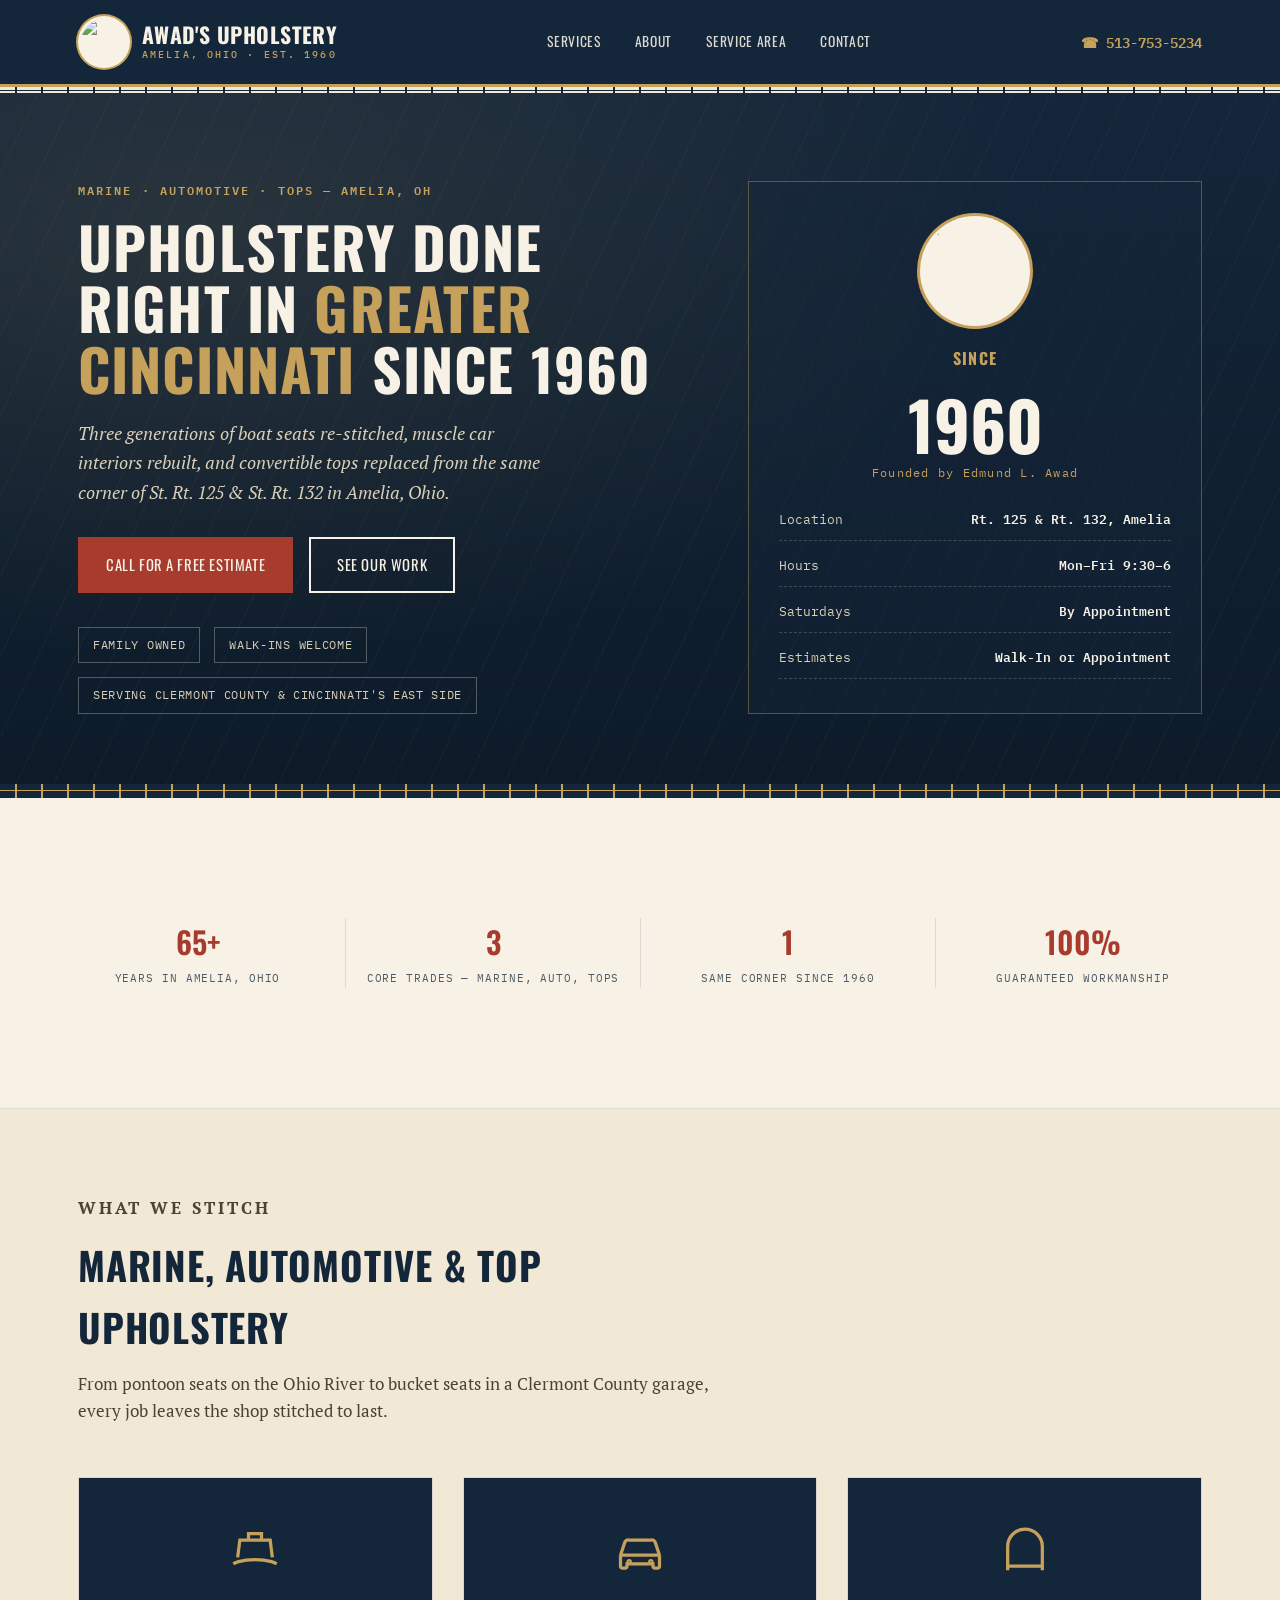
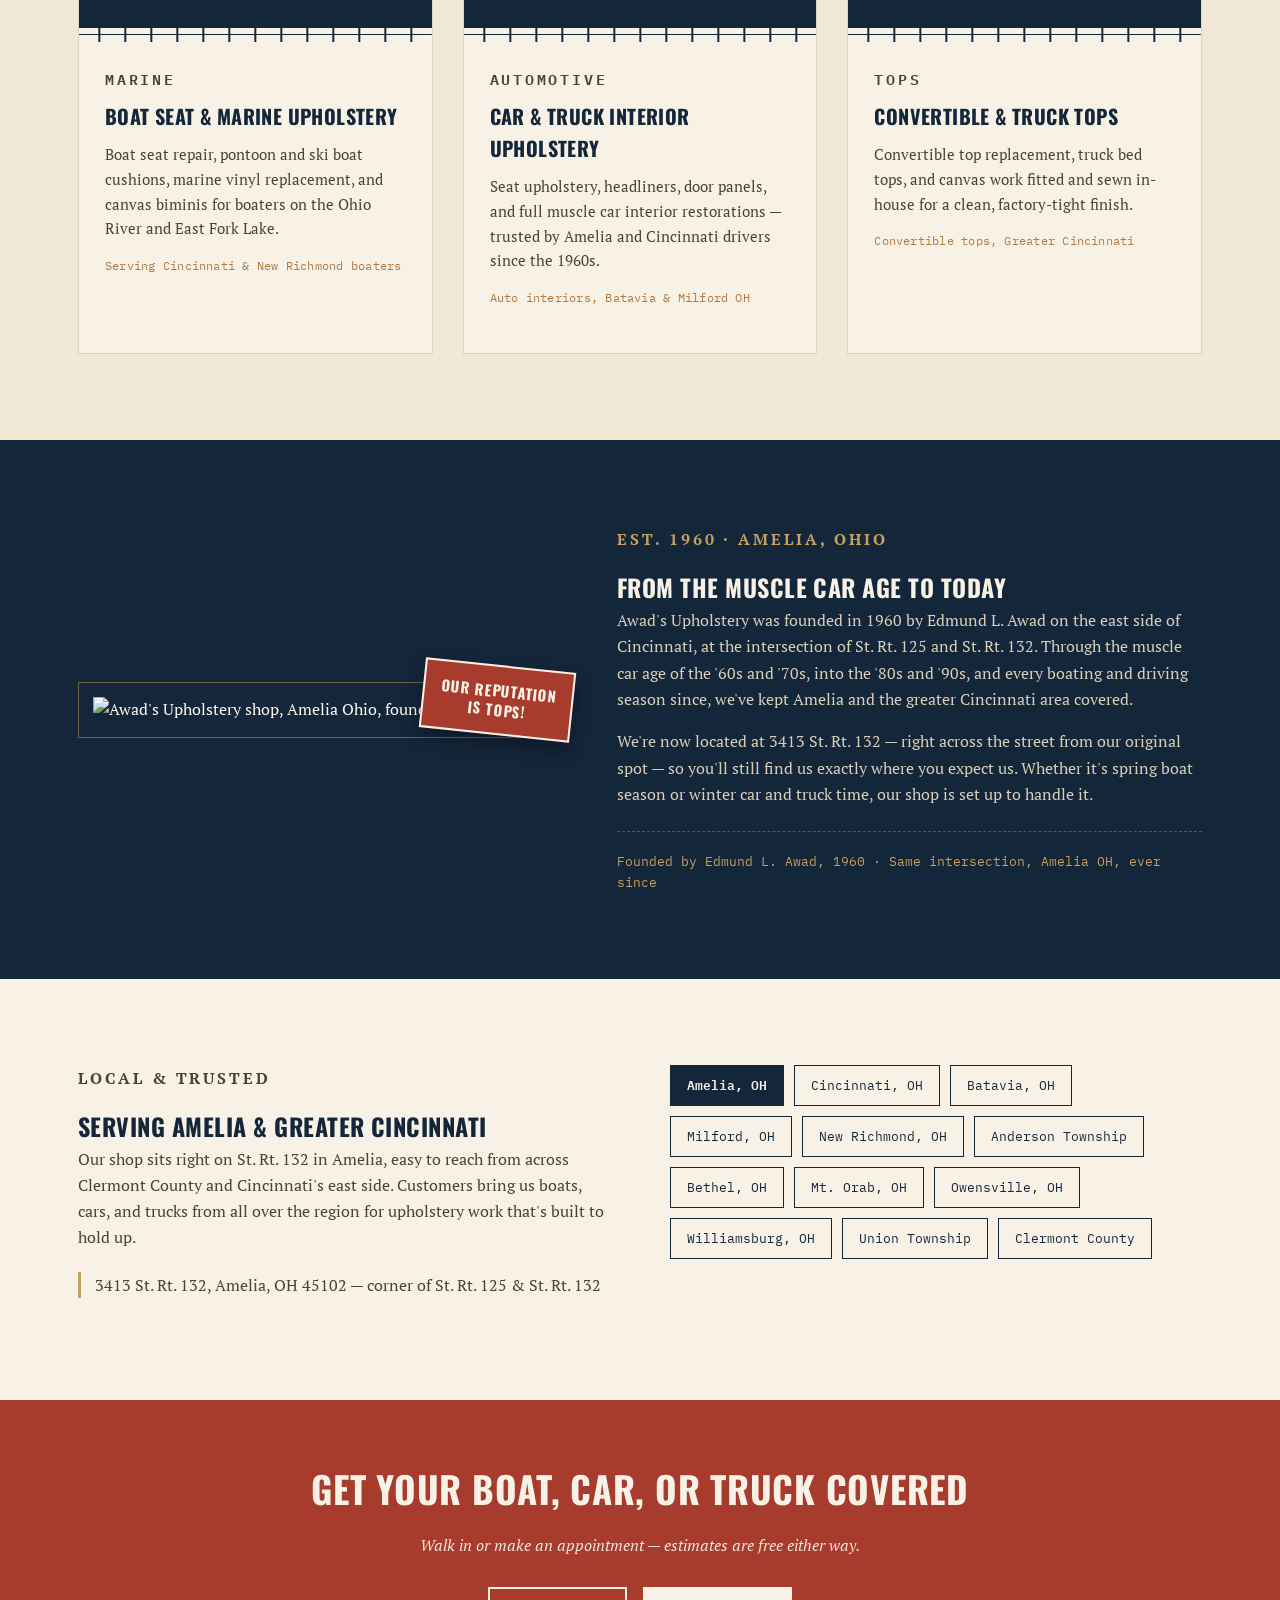
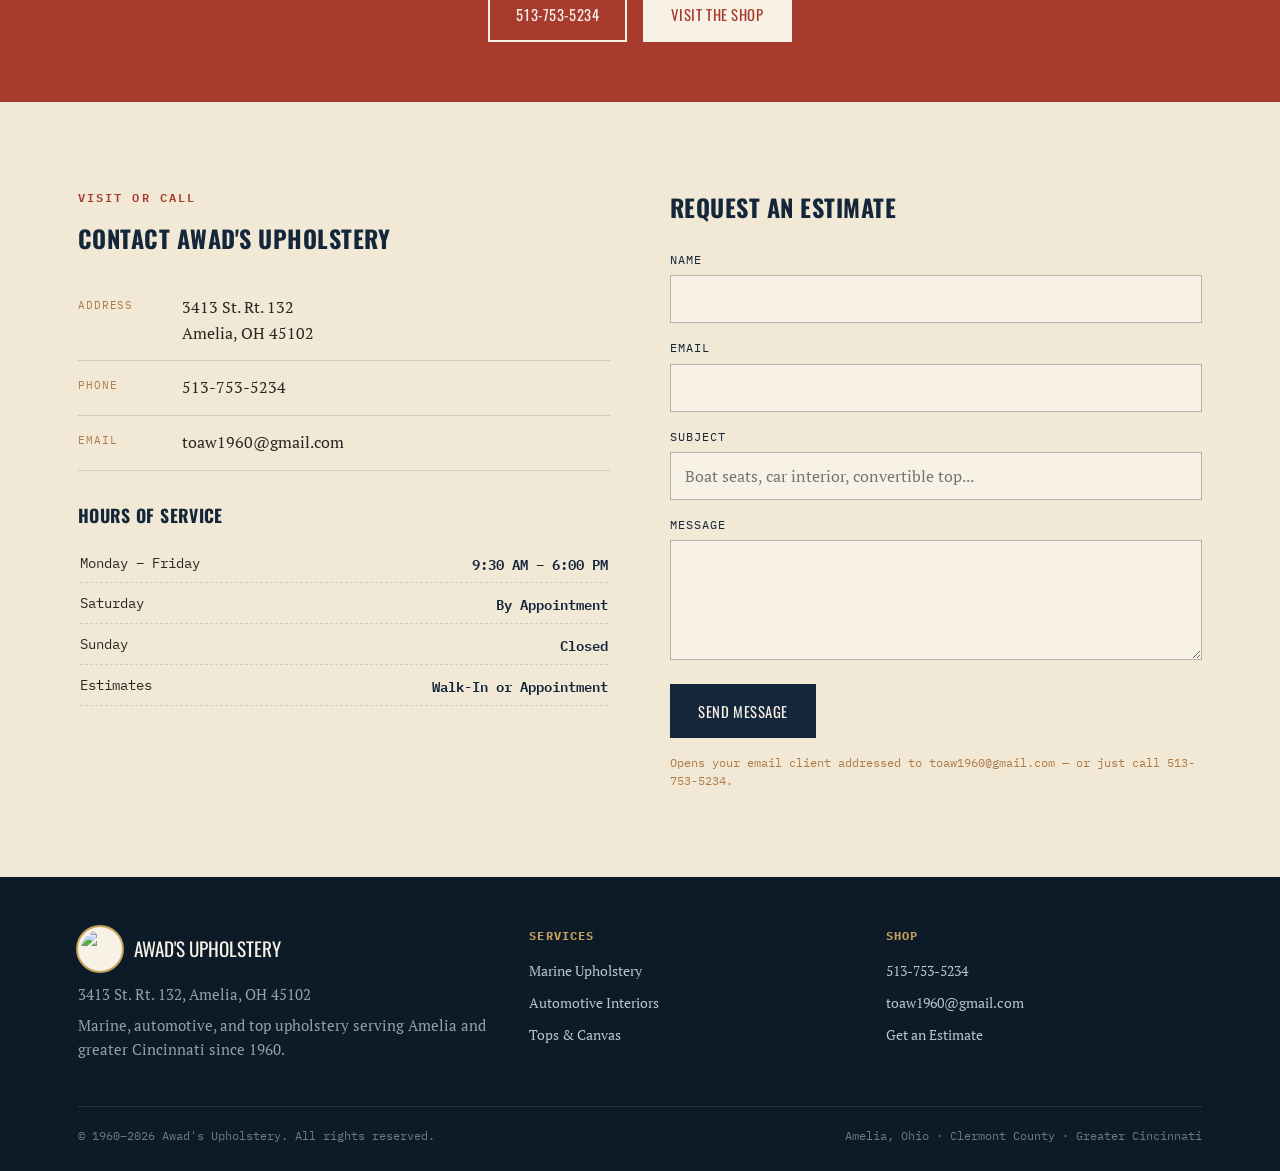
==== index.html @ e32b84c5 "Initial commit: Awad's Upholstery static site" ====
<!DOCTYPE html>
<html lang="en">
<head>
<meta charset="UTF-8">
<meta name="viewport" content="width=device-width, initial-scale=1.0">
<title>Awad's Upholstery | Marine, Auto & Top Upholstery in Amelia, OH — Serving Cincinnati Since 1960</title>
<meta name="description" content="Awad's Upholstery has repaired and restored boat seats, car interiors, and convertible tops from our Amelia, Ohio shop since 1960. Serving Cincinnati, Clermont County, Batavia, Milford, New Richmond & Anderson Township. Free estimates, walk-ins welcome.">
<meta name="keywords" content="upholstery Amelia Ohio, boat upholstery Cincinnati, marine upholstery Clermont County, auto upholstery Amelia OH, convertible top replacement Cincinnati, car interior repair Batavia Ohio, boat seat repair New Richmond Ohio, upholstery shop near me">
<link rel="canonical" href="https://www.awadsupholstery.com/">

<meta property="og:type" content="business.business">
<meta property="og:title" content="Awad's Upholstery — Marine, Automotive & Top Upholstery Since 1960">
<meta property="og:description" content="Family-owned upholstery shop in Amelia, Ohio serving greater Cincinnati and Clermont County since 1960. Marine, automotive, and top upholstery — our reputation is tops.">
<meta property="og:url" content="https://www.awadsupholstery.com/">

<link rel="preconnect" href="https://fonts.googleapis.com">
<link rel="preconnect" href="https://fonts.gstatic.com" crossorigin>
<link href="https://fonts.googleapis.com/css2?family=Oswald:wght@400;500;600;700&family=PT+Serif:ital,wght@0,400;0,700;1,400&family=IBM+Plex+Mono:wght@500;600&display=swap" rel="stylesheet">

<script type="application/ld+json">
{
  "@context": "https://schema.org",
  "@type": "AutoRepair",
  "name": "Awad's Upholstery",
  "image": "https://static.wixstatic.com/media/b0d8b2_10ad260709984f36a9c3d94cbe4b9ce3.png",
  "@id": "https://www.awadsupholstery.com/",
  "url": "https://www.awadsupholstery.com/",
  "telephone": "+1-513-753-5234",
  "email": "toaw1960@gmail.com",
  "priceRange": "$$",
  "address": {
    "@type": "PostalAddress",
    "streetAddress": "3413 St. Rt. 132",
    "addressLocality": "Amelia",
    "addressRegion": "OH",
    "postalCode": "45102",
    "addressCountry": "US"
  },
  "geo": {
    "@type": "GeoCoordinates",
    "latitude": 39.0198,
    "longitude": -84.2183
  },
  "openingHoursSpecification": [
    {
      "@type": "OpeningHoursSpecification",
      "dayOfWeek": ["Monday","Tuesday","Wednesday","Thursday","Friday"],
      "opens": "09:30",
      "closes": "18:00"
    },
    {
      "@type": "OpeningHoursSpecification",
      "dayOfWeek": ["Saturday"],
      "opens": "By appointment",
      "closes": "By appointment"
    }
  ],
  "areaServed": ["Amelia OH","Cincinnati OH","Batavia OH","Milford OH","New Richmond OH","Anderson Township OH","Bethel OH","Mt Orab OH","Owensville OH","Williamsburg OH","Clermont County OH"],
  "foundingDate": "1960",
  "founder": {
    "@type": "Person",
    "name": "Edmund L. Awad"
  },
  "sameAs": []
}
</script>

<style>
  :root{
    --navy:#14263A;
    --navy-deep:#0D1B29;
    --canvas:#F1E8D6;
    --canvas-light:#F8F2E6;
    --tan:#B07A44;
    --rust:#A63B2E;
    --brass:#C6A15B;
    --ink:#2A2620;
    --display: 'Oswald', sans-serif;
    --body: 'PT Serif', serif;
    --mono: 'IBM Plex Mono', monospace;
  }

  *{box-sizing:border-box; margin:0; padding:0;}
  html{scroll-behavior:smooth;}
  body{
    font-family:var(--body);
    color:var(--ink);
    background:var(--canvas);
    line-height:1.6;
    -webkit-font-smoothing:antialiased;
  }
  img{max-width:100%; display:block;}
  a{color:inherit; text-decoration:none;}
  ul{list-style:none;}
  h1,h2,h3,h4{font-family:var(--display); text-transform:uppercase; letter-spacing:0.02em; color:var(--navy);}
  .eyebrow{
    font-family:var(--mono);
    font-size:0.72rem;
    letter-spacing:0.18em;
    text-transform:uppercase;
    color:var(--rust);
    font-weight:600;
  }
  .wrap{max-width:1180px; margin:0 auto; padding:0 28px;}
  .btn{
    display:inline-flex;
    align-items:center;
    gap:8px;
    font-family:var(--display);
    text-transform:uppercase;
    letter-spacing:0.04em;
    font-size:0.92rem;
    padding:14px 26px;
    border:2px solid transparent;
    cursor:pointer;
    transition:all .18s ease;
  }
  .btn-rust{background:var(--rust); color:var(--canvas-light); border-color:var(--rust);}
  .btn-rust:hover{background:transparent; color:var(--rust);}
  .btn-outline{background:transparent; color:var(--canvas-light); border-color:var(--canvas-light);}
  .btn-outline:hover{background:var(--canvas-light); color:var(--navy);}
  .btn-navy{background:var(--navy); color:var(--canvas-light); border-color:var(--navy);}
  .btn-navy:hover{background:transparent; color:var(--navy);}

  /* stitch divider — the signature motif */
  .stitch{
    width:100%;
    height:14px;
    background-repeat:repeat-x;
    background-position:center;
    background-size:26px 14px;
    background-image:
      linear-gradient(90deg, transparent 46%, currentColor 46%, currentColor 54%, transparent 54%),
      linear-gradient(90deg, currentColor 0, currentColor 100%);
    background-size:26px 14px, 100% 1px;
    background-position:center, center;
  }
  .stitch.navy{color:var(--navy);}
  .stitch.brass{color:var(--brass);}
  .stitch.rust{color:var(--rust);}

  /* HEADER */
  header{
    position:sticky; top:0; z-index:50;
    background:var(--navy);
    border-bottom:3px solid var(--brass);
  }
  .nav-row{
    display:flex; align-items:center; justify-content:space-between;
    padding:16px 28px;
    max-width:1180px; margin:0 auto;
  }
  .logo{
    display:flex; align-items:center; gap:12px;
    font-family:var(--display); font-weight:700; font-size:1.35rem;
    color:var(--canvas-light); letter-spacing:0.02em; line-height:1;
  }
  .logo-badge{
    width:52px; height:52px; border-radius:50%;
    background:var(--canvas-light);
    display:flex; align-items:center; justify-content:center;
    padding:3px; flex-shrink:0;
    box-shadow:0 0 0 2px var(--brass);
  }
  .logo-badge img{width:100%; height:100%; object-fit:contain; border-radius:50%;}
  .logo-text{display:flex; flex-direction:column;}
  .logo-text span{font-family:var(--mono); font-size:0.6rem; letter-spacing:0.22em; color:var(--brass); margin-top:4px; font-weight:500;}
  nav ul{display:flex; gap:30px; align-items:center;}
  nav a{
    font-family:var(--display); font-size:0.85rem; letter-spacing:0.05em;
    text-transform:uppercase; color:var(--canvas-light); opacity:.88;
    padding:6px 2px; border-bottom:2px solid transparent;
  }
  nav a:hover{opacity:1; border-color:var(--brass);}
  .nav-phone{
    font-family:var(--mono); color:var(--brass); font-size:0.9rem; font-weight:600;
    display:flex; align-items:center; gap:8px;
  }
  .menu-toggle{display:none; background:none; border:none; color:var(--canvas-light); font-size:1.6rem; cursor:pointer;}

  /* HERO */
  .hero{
    background:
      radial-gradient(ellipse at 15% 20%, rgba(198,161,91,0.12), transparent 55%),
      linear-gradient(180deg, var(--navy) 0%, var(--navy-deep) 100%);
    color:var(--canvas-light);
    padding:88px 0 70px;
    position:relative;
    overflow:hidden;
  }
  .hero::before{
    content:"";
    position:absolute; inset:0;
    background-image: repeating-linear-gradient(115deg, rgba(198,161,91,0.05) 0px, rgba(198,161,91,0.05) 1px, transparent 1px, transparent 34px);
    pointer-events:none;
  }
  .hero-grid{
    display:grid; grid-template-columns:1.15fr 0.85fr; gap:56px; align-items:center;
    position:relative; z-index:1;
  }
  .hero h1{
    color:var(--canvas-light);
    font-size:clamp(2.2rem, 4.6vw, 3.6rem);
    line-height:1.06;
    margin:16px 0 20px;
  }
  .hero h1 em{font-style:normal; color:var(--brass);}
  .hero p.lede{
    font-family:var(--body); font-style:italic; font-size:1.15rem;
    color:#D9CFB8; max-width:52ch; margin-bottom:30px;
  }
  .hero-badges{display:flex; gap:14px; margin-top:34px; flex-wrap:wrap;}
  .badge{
    font-family:var(--mono); font-size:0.72rem; letter-spacing:0.06em;
    border:1px solid rgba(241,232,214,0.3); padding:8px 14px;
    color:#D9CFB8; text-transform:uppercase;
  }
  .cta-row{display:flex; gap:16px; flex-wrap:wrap;}
  .hero-panel{
    border:1px solid rgba(198,161,91,0.4);
    background:rgba(20,38,58,0.4);
    padding:34px 30px;
  }
  .hero-panel h3{color:var(--brass); font-size:1rem; margin-bottom:18px; letter-spacing:0.08em;}
  .hero-panel .est-since{
    font-family:var(--display); font-weight:700; font-size:4.2rem; line-height:1;
    color:var(--canvas-light); margin-bottom:6px;
  }
  .hero-panel .est-since + p{font-family:var(--mono); font-size:0.78rem; color:var(--brass); letter-spacing:0.1em; margin-bottom:26px;}
  .hero-stat-list{display:flex; flex-direction:column; gap:14px;}
  .hero-stat-list li{
    display:flex; justify-content:space-between; font-family:var(--mono); font-size:0.82rem;
    color:#D9CFB8; border-bottom:1px dashed rgba(241,232,214,0.2); padding-bottom:10px;
  }
  .hero-stat-list li b{color:var(--canvas-light); font-weight:600;}

  /* TRUST STRIP */
  .trust{background:var(--canvas-light); border-bottom:1px solid rgba(20,38,58,0.1);}
  .trust-grid{
    display:grid; grid-template-columns:repeat(4,1fr);
    padding:34px 0;
  }
  .trust-item{
    text-align:center; padding:0 18px; border-left:1px solid rgba(20,38,58,0.12);
  }
  .trust-item:first-child{border-left:none;}
  .trust-item .num{font-family:var(--display); font-size:1.9rem; color:var(--rust); font-weight:600;}
  .trust-item .cap{font-family:var(--mono); font-size:0.7rem; letter-spacing:0.08em; text-transform:uppercase; color:var(--navy); opacity:.75; margin-top:4px;}

  section{padding:86px 0;}
  .section-head{max-width:640px; margin-bottom:52px;}
  .section-head h2{font-size:clamp(1.7rem,3vw,2.5rem); margin:12px 0 14px;}
  .section-head p{font-family:var(--body); color:#4a4436; font-size:1.05rem;}

  /* SERVICES */
  .services{background:var(--canvas);}
  .service-grid{display:grid; grid-template-columns:repeat(3,1fr); gap:30px;}
  .service-card{
    background:var(--canvas-light);
    border:1px solid rgba(20,38,58,0.14);
    position:relative;
    padding:0 0 30px;
    transition:transform .2s ease, box-shadow .2s ease;
  }
  .service-card:hover{transform:translateY(-6px); box-shadow:0 18px 30px -18px rgba(20,38,58,0.35);}
  .service-card .stitch{margin-bottom:0;}
  .service-media{
    height:150px; display:flex; align-items:center; justify-content:center;
    background:var(--navy); color:var(--brass);
  }
  .service-media svg{width:52px; height:52px;}
  .service-body{padding:26px 26px 0;}
  .service-body .eyebrow{margin-bottom:8px;}
  .service-body h3{font-size:1.25rem; margin-bottom:10px;}
  .service-body p{font-size:0.96rem; color:#4a4436; margin-bottom:16px;}
  .service-body .kw{font-family:var(--mono); font-size:0.72rem; color:var(--tan); letter-spacing:0.02em;}

  /* ABOUT */
  .about{background:var(--navy); color:var(--canvas-light); position:relative; overflow:hidden;}
  .about-grid{display:grid; grid-template-columns:0.9fr 1.1fr; gap:60px; align-items:center;}
  .about-frame{
    border:1px solid rgba(198,161,91,0.5);
    padding:14px;
    position:relative;
  }
  .about-frame img{filter:grayscale(15%) contrast(1.05);}
  .stamp{
    position:absolute; top:-18px; right:-18px;
    background:var(--rust); color:var(--canvas-light);
    font-family:var(--display); font-weight:700; text-transform:uppercase;
    font-size:0.92rem; letter-spacing:0.05em;
    padding:14px 16px; transform:rotate(6deg);
    border:2px solid var(--canvas-light);
    box-shadow:0 8px 18px rgba(0,0,0,0.35);
    text-align:center; line-height:1.3;
  }
  .about h2{color:var(--canvas-light);}
  .about .eyebrow{color:var(--brass);}
  .about p{font-family:var(--body); color:#D9CFB8; margin-bottom:16px; font-size:1.03rem;}
  .about-founder{
    margin-top:24px; padding-top:20px; border-top:1px dashed rgba(198,161,91,0.4);
    font-family:var(--mono); font-size:0.8rem; color:var(--brass);
  }

  /* SERVICE AREA */
  .area{background:var(--canvas-light);}
  .area-grid{display:grid; grid-template-columns:1fr 1fr; gap:60px; align-items:start;}
  .chip-cloud{display:flex; flex-wrap:wrap; gap:10px;}
  .chip{
    font-family:var(--mono); font-size:0.82rem;
    border:1px solid var(--navy); color:var(--navy);
    padding:9px 16px;
  }
  .chip.hub{background:var(--navy); color:var(--canvas-light); font-weight:600;}
  .area-copy p{font-family:var(--body); color:#4a4436; margin-bottom:16px; font-size:1.02rem;}
  .mile-note{
    margin-top:22px; font-family:var(--mono); font-size:0.78rem; color:var(--tan);
    border-left:3px solid var(--brass); padding-left:14px;
  }

  /* CTA BANNER */
  .cta-banner{
    background:var(--rust); color:var(--canvas-light);
    padding:60px 0; text-align:center;
  }
  .cta-banner h2{color:var(--canvas-light); font-size:clamp(1.6rem,3.4vw,2.3rem); margin-bottom:14px;}
  .cta-banner p{font-family:var(--body); font-style:italic; margin-bottom:28px; opacity:.92;}
  .cta-banner .cta-row{justify-content:center;}

  /* CONTACT */
  .contact{background:var(--canvas);}
  .contact-grid{display:grid; grid-template-columns:1fr 1fr; gap:60px;}
  .info-block h3{font-size:1.1rem; margin-bottom:14px; color:var(--navy);}
  .info-line{
    display:flex; gap:14px; padding:14px 0; border-bottom:1px solid rgba(20,38,58,0.14);
    font-family:var(--body); font-size:1rem;
  }
  .info-line .lbl{font-family:var(--mono); font-size:0.7rem; text-transform:uppercase; letter-spacing:0.08em; color:var(--tan); min-width:90px; padding-top:2px;}
  .hours-table{width:100%; margin-top:6px;}
  .hours-table td{font-family:var(--mono); font-size:0.85rem; padding:8px 0; border-bottom:1px dashed rgba(20,38,58,0.14);}
  .hours-table td:last-child{text-align:right; color:var(--navy); font-weight:600;}

  form{display:flex; flex-direction:column; gap:16px;}
  form label{font-family:var(--mono); font-size:0.72rem; text-transform:uppercase; letter-spacing:0.08em; color:var(--navy); margin-bottom:6px; display:block;}
  form input, form textarea{
    width:100%; padding:13px 14px; font-family:var(--body); font-size:0.98rem;
    border:1px solid rgba(20,38,58,0.3); background:var(--canvas-light); color:var(--ink);
  }
  form input:focus, form textarea:focus{outline:2px solid var(--brass); outline-offset:1px;}
  form textarea{min-height:120px; resize:vertical;}
  .form-note{font-family:var(--mono); font-size:0.72rem; color:var(--tan);}

  footer{background:var(--navy-deep); color:#B9C2CC; padding:50px 0 26px;}
  .footer-grid{display:grid; grid-template-columns:1.3fr 1fr 1fr; gap:40px; margin-bottom:36px;}
  .footer-logo{font-family:var(--display); color:var(--canvas-light); font-size:1.2rem; text-transform:uppercase; margin-bottom:12px;}
  footer p{font-family:var(--body); font-size:0.92rem; color:#93A0AC; margin-bottom:8px;}
  footer h4{font-family:var(--mono); font-size:0.72rem; letter-spacing:0.1em; text-transform:uppercase; color:var(--brass); margin-bottom:14px;}
  footer ul li{margin-bottom:9px; font-family:var(--body); font-size:0.9rem;}
  footer ul li a:hover{color:var(--canvas-light);}
  .footer-bottom{
    border-top:1px solid rgba(185,194,204,0.15); padding-top:20px;
    display:flex; justify-content:space-between; flex-wrap:wrap; gap:10px;
    font-family:var(--mono); font-size:0.72rem; color:#6E7A85;
  }

  @media (max-width:920px){
    nav ul, .nav-phone{display:none;}
    .menu-toggle{display:block;}
    .hero-grid, .about-grid, .area-grid, .contact-grid{grid-template-columns:1fr;}
    .service-grid{grid-template-columns:1fr;}
    .trust-grid{grid-template-columns:repeat(2,1fr); row-gap:24px;}
    .trust-item:nth-child(3){border-left:none;}
    section{padding:60px 0;}
  }
</style>
</head>
<body>

<header>
  <div class="nav-row">
    <a href="#top" class="logo">
      <span class="logo-badge"><img src="https://static.wixstatic.com/media/b0d8b2_10ad260709984f36a9c3d94cbe4b9ce3.png" alt="Awad's Upholstery logo"></span>
      <span class="logo-text">AWAD'S UPHOLSTERY<span>AMELIA, OHIO · EST. 1960</span></span>
    </a>
    <nav>
      <ul>
        <li><a href="#services">Services</a></li>
        <li><a href="#about">About</a></li>
        <li><a href="#area">Service Area</a></li>
        <li><a href="#contact">Contact</a></li>
      </ul>
    </nav>
    <a class="nav-phone" href="tel:+15137535234">☎ 513-753-5234</a>
    <button class="menu-toggle" aria-label="Menu">☰</button>
  </div>
</header>

<div id="top" class="stitch navy" style="height:6px;"></div>

<section class="hero">
  <div class="wrap hero-grid">
    <div>
      <p class="eyebrow" style="color:var(--brass);">Marine · Automotive · Tops — Amelia, OH</p>
      <h1>Upholstery Done Right In <em>Greater Cincinnati</em> Since 1960</h1>
      <p class="lede">Three generations of boat seats re-stitched, muscle car interiors rebuilt, and convertible tops replaced from the same corner of St. Rt. 125 &amp; St. Rt. 132 in Amelia, Ohio.</p>
      <div class="cta-row">
        <a href="tel:+15137535234" class="btn btn-rust">Call for a Free Estimate</a>
        <a href="#services" class="btn btn-outline">See Our Work</a>
      </div>
      <div class="hero-badges">
        <span class="badge">Family Owned</span>
        <span class="badge">Walk-Ins Welcome</span>
        <span class="badge">Serving Clermont County &amp; Cincinnati's East Side</span>
      </div>
    </div>
    <div class="hero-panel" style="text-align:center;">
      <span class="logo-badge" style="width:110px; height:110px; margin:0 auto 20px; box-shadow:0 0 0 3px var(--brass);">
        <img src="https://static.wixstatic.com/media/b0d8b2_10ad260709984f36a9c3d94cbe4b9ce3.png" alt="Awad's Upholstery logo">
      </span>
      <h3>Since</h3>
      <div class="est-since">1960</div>
      <p>Founded by Edmund L. Awad</p>
      <ul class="hero-stat-list">
        <li>Location <b>Rt. 125 &amp; Rt. 132, Amelia</b></li>
        <li>Hours <b>Mon–Fri 9:30–6</b></li>
        <li>Saturdays <b>By Appointment</b></li>
        <li>Estimates <b>Walk-In or Appointment</b></li>
      </ul>
    </div>
  </div>
</section>

<div class="stitch brass" style="height:14px; background-color:var(--navy);"></div>

<section class="trust">
  <div class="wrap trust-grid">
    <div class="trust-item"><div class="num">65+</div><div class="cap">Years in Amelia, Ohio</div></div>
    <div class="trust-item"><div class="num">3</div><div class="cap">Core Trades — Marine, Auto, Tops</div></div>
    <div class="trust-item"><div class="num">1</div><div class="cap">Same Corner Since 1960</div></div>
    <div class="trust-item"><div class="num">100%</div><div class="cap">Guaranteed Workmanship</div></div>
  </div>
</section>

<section id="services" class="services">
  <div class="wrap">
    <div class="section-head">
      <p class="eyebrow">What We Stitch</p>
      <h2>Marine, Automotive &amp; Top Upholstery</h2>
      <p>From pontoon seats on the Ohio River to bucket seats in a Clermont County garage, every job leaves the shop stitched to last.</p>
    </div>
    <div class="service-grid">

      <div class="service-card">
        <div class="service-media">
          <svg viewBox="0 0 24 24" fill="none" stroke="currentColor" stroke-width="1.5"><path d="M2 17s3-2 10-2 10 2 10 2M4 14l1-8h14l1 8M9 6V3h6v3"/></svg>
        </div>
        <div class="stitch navy"></div>
        <div class="service-body">
          <p class="eyebrow">Marine</p>
          <h3>Boat Seat &amp; Marine Upholstery</h3>
          <p>Boat seat repair, pontoon and ski boat cushions, marine vinyl replacement, and canvas biminis for boaters on the Ohio River and East Fork Lake.</p>
          <p class="kw">Serving Cincinnati &amp; New Richmond boaters</p>
        </div>
      </div>

      <div class="service-card">
        <div class="service-media">
          <svg viewBox="0 0 24 24" fill="none" stroke="currentColor" stroke-width="1.5"><path d="M3 13l2-6a2 2 0 012-1h10a2 2 0 012 1l2 6M3 13v5a1 1 0 001 1h1a1 1 0 001-1v-1h12v1a1 1 0 001 1h1a1 1 0 001-1v-5M3 13h18"/><circle cx="7" cy="16" r="0.5"/><circle cx="17" cy="16" r="0.5"/></svg>
        </div>
        <div class="stitch navy"></div>
        <div class="service-body">
          <p class="eyebrow">Automotive</p>
          <h3>Car &amp; Truck Interior Upholstery</h3>
          <p>Seat upholstery, headliners, door panels, and full muscle car interior restorations — trusted by Amelia and Cincinnati drivers since the 1960s.</p>
          <p class="kw">Auto interiors, Batavia &amp; Milford OH</p>
        </div>
      </div>

      <div class="service-card">
        <div class="service-media">
          <svg viewBox="0 0 24 24" fill="none" stroke="currentColor" stroke-width="1.5"><path d="M4 18V9a8 8 0 0116 0v9M4 18h16M4 18v2M20 18v2"/></svg>
        </div>
        <div class="stitch navy"></div>
        <div class="service-body">
          <p class="eyebrow">Tops</p>
          <h3>Convertible &amp; Truck Tops</h3>
          <p>Convertible top replacement, truck bed tops, and canvas work fitted and sewn in-house for a clean, factory-tight finish.</p>
          <p class="kw">Convertible tops, Greater Cincinnati</p>
        </div>
      </div>

    </div>
  </div>
</section>

<section id="about" class="about">
  <div class="wrap about-grid">
    <div class="about-frame">
      <img src="https://static.wixstatic.com/media/b0d8b2_36fed3d09250b2396e0246b561e8c6e0.jpg" alt="Awad's Upholstery shop, Amelia Ohio, founded 1960">
      <div class="stamp">Our Reputation<br>Is Tops!</div>
    </div>
    <div>
      <p class="eyebrow">Est. 1960 · Amelia, Ohio</p>
      <h2>From the Muscle Car Age to Today</h2>
      <p>Awad's Upholstery was founded in 1960 by Edmund L. Awad on the east side of Cincinnati, at the intersection of St. Rt. 125 and St. Rt. 132. Through the muscle car age of the '60s and '70s, into the '80s and '90s, and every boating and driving season since, we've kept Amelia and the greater Cincinnati area covered.</p>
      <p>We're now located at 3413 St. Rt. 132 — right across the street from our original spot — so you'll still find us exactly where you expect us. Whether it's spring boat season or winter car and truck time, our shop is set up to handle it.</p>
      <div class="about-founder">Founded by Edmund L. Awad, 1960 · Same intersection, Amelia OH, ever since</div>
    </div>
  </div>
</section>

<section id="area" class="area">
  <div class="wrap area-grid">
    <div class="area-copy">
      <p class="eyebrow">Local &amp; Trusted</p>
      <h2>Serving Amelia &amp; Greater Cincinnati</h2>
      <p>Our shop sits right on St. Rt. 132 in Amelia, easy to reach from across Clermont County and Cincinnati's east side. Customers bring us boats, cars, and trucks from all over the region for upholstery work that's built to hold up.</p>
      <p class="mile-note">3413 St. Rt. 132, Amelia, OH 45102 — corner of St. Rt. 125 &amp; St. Rt. 132</p>
    </div>
    <div class="chip-cloud">
      <span class="chip hub">Amelia, OH</span>
      <span class="chip">Cincinnati, OH</span>
      <span class="chip">Batavia, OH</span>
      <span class="chip">Milford, OH</span>
      <span class="chip">New Richmond, OH</span>
      <span class="chip">Anderson Township</span>
      <span class="chip">Bethel, OH</span>
      <span class="chip">Mt. Orab, OH</span>
      <span class="chip">Owensville, OH</span>
      <span class="chip">Williamsburg, OH</span>
      <span class="chip">Union Township</span>
      <span class="chip">Clermont County</span>
    </div>
  </div>
</section>

<div class="cta-banner">
  <div class="wrap">
    <h2>Get Your Boat, Car, or Truck Covered</h2>
    <p>Walk in or make an appointment — estimates are free either way.</p>
    <div class="cta-row">
      <a href="tel:+15137535234" class="btn btn-outline">513-753-5234</a>
      <a href="#contact" class="btn" style="background:var(--canvas-light); color:var(--rust); border-color:var(--canvas-light);">Visit the Shop</a>
    </div>
  </div>
</div>

<section id="contact" class="contact">
  <div class="wrap contact-grid">
    <div class="info-block">
      <p class="eyebrow">Visit or Call</p>
      <h2 style="margin:12px 0 24px;">Contact Awad's Upholstery</h2>
      <div class="info-line"><span class="lbl">Address</span><span>3413 St. Rt. 132<br>Amelia, OH 45102</span></div>
      <div class="info-line"><span class="lbl">Phone</span><span><a href="tel:+15137535234">513-753-5234</a></span></div>
      <div class="info-line"><span class="lbl">Email</span><span><a href="mailto:toaw1960@gmail.com">toaw1960@gmail.com</a></span></div>
      <h3 style="margin-top:30px;">Hours of Service</h3>
      <table class="hours-table">
        <tr><td>Monday – Friday</td><td>9:30 AM – 6:00 PM</td></tr>
        <tr><td>Saturday</td><td>By Appointment</td></tr>
        <tr><td>Sunday</td><td>Closed</td></tr>
        <tr><td>Estimates</td><td>Walk-In or Appointment</td></tr>
      </table>
    </div>
    <div>
      <h2 style="margin-bottom:24px;">Request an Estimate</h2>
      <form action="mailto:toaw1960@gmail.com" method="post" enctype="text/plain">
        <div>
          <label for="name">Name</label>
          <input id="name" name="name" type="text" required>
        </div>
        <div>
          <label for="email">Email</label>
          <input id="email" name="email" type="email" required>
        </div>
        <div>
          <label for="subject">Subject</label>
          <input id="subject" name="subject" type="text" placeholder="Boat seats, car interior, convertible top...">
        </div>
        <div>
          <label for="message">Message</label>
          <textarea id="message" name="message" required></textarea>
        </div>
        <button type="submit" class="btn btn-navy" style="align-self:flex-start;">Send Message</button>
        <p class="form-note">Opens your email client addressed to toaw1960@gmail.com — or just call 513-753-5234.</p>
      </form>
    </div>
  </div>
</section>

<footer>
  <div class="wrap">
    <div class="footer-grid">
      <div>
        <div class="footer-logo" style="display:flex; align-items:center; gap:12px;">
          <span class="logo-badge" style="width:44px; height:44px;"><img src="https://static.wixstatic.com/media/b0d8b2_10ad260709984f36a9c3d94cbe4b9ce3.png" alt="Awad's Upholstery logo"></span>
          Awad's Upholstery
        </div>
        <p>3413 St. Rt. 132, Amelia, OH 45102</p>
        <p>Marine, automotive, and top upholstery serving Amelia and greater Cincinnati since 1960.</p>
      </div>
      <div>
        <h4>Services</h4>
        <ul>
          <li><a href="#services">Marine Upholstery</a></li>
          <li><a href="#services">Automotive Interiors</a></li>
          <li><a href="#services">Tops &amp; Canvas</a></li>
        </ul>
      </div>
      <div>
        <h4>Shop</h4>
        <ul>
          <li><a href="tel:+15137535234">513-753-5234</a></li>
          <li><a href="mailto:toaw1960@gmail.com">toaw1960@gmail.com</a></li>
          <li><a href="#contact">Get an Estimate</a></li>
        </ul>
      </div>
    </div>
    <div class="footer-bottom">
      <span>© 1960–2026 Awad's Upholstery. All rights reserved.</span>
      <span>Amelia, Ohio · Clermont County · Greater Cincinnati</span>
    </div>
  </div>
</footer>

<script>
  document.querySelector('.menu-toggle')?.addEventListener('click', () => {
    const nav = document.querySelector('nav ul');
    const phone = document.querySelector('.nav-phone');
    const showing = nav.style.display === 'flex';
    nav.style.display = showing ? 'none' : 'flex';
    phone.style.display = showing ? 'none' : 'flex';
    nav.style.flexDirection = 'column';
    nav.style.position = 'absolute';
    nav.style.top = '68px';
    nav.style.left = '0';
    nav.style.right = '0';
    nav.style.background = 'var(--navy)';
    nav.style.padding = '20px 28px';
    nav.style.gap = '16px';
  });
</script>

</body>
</html>
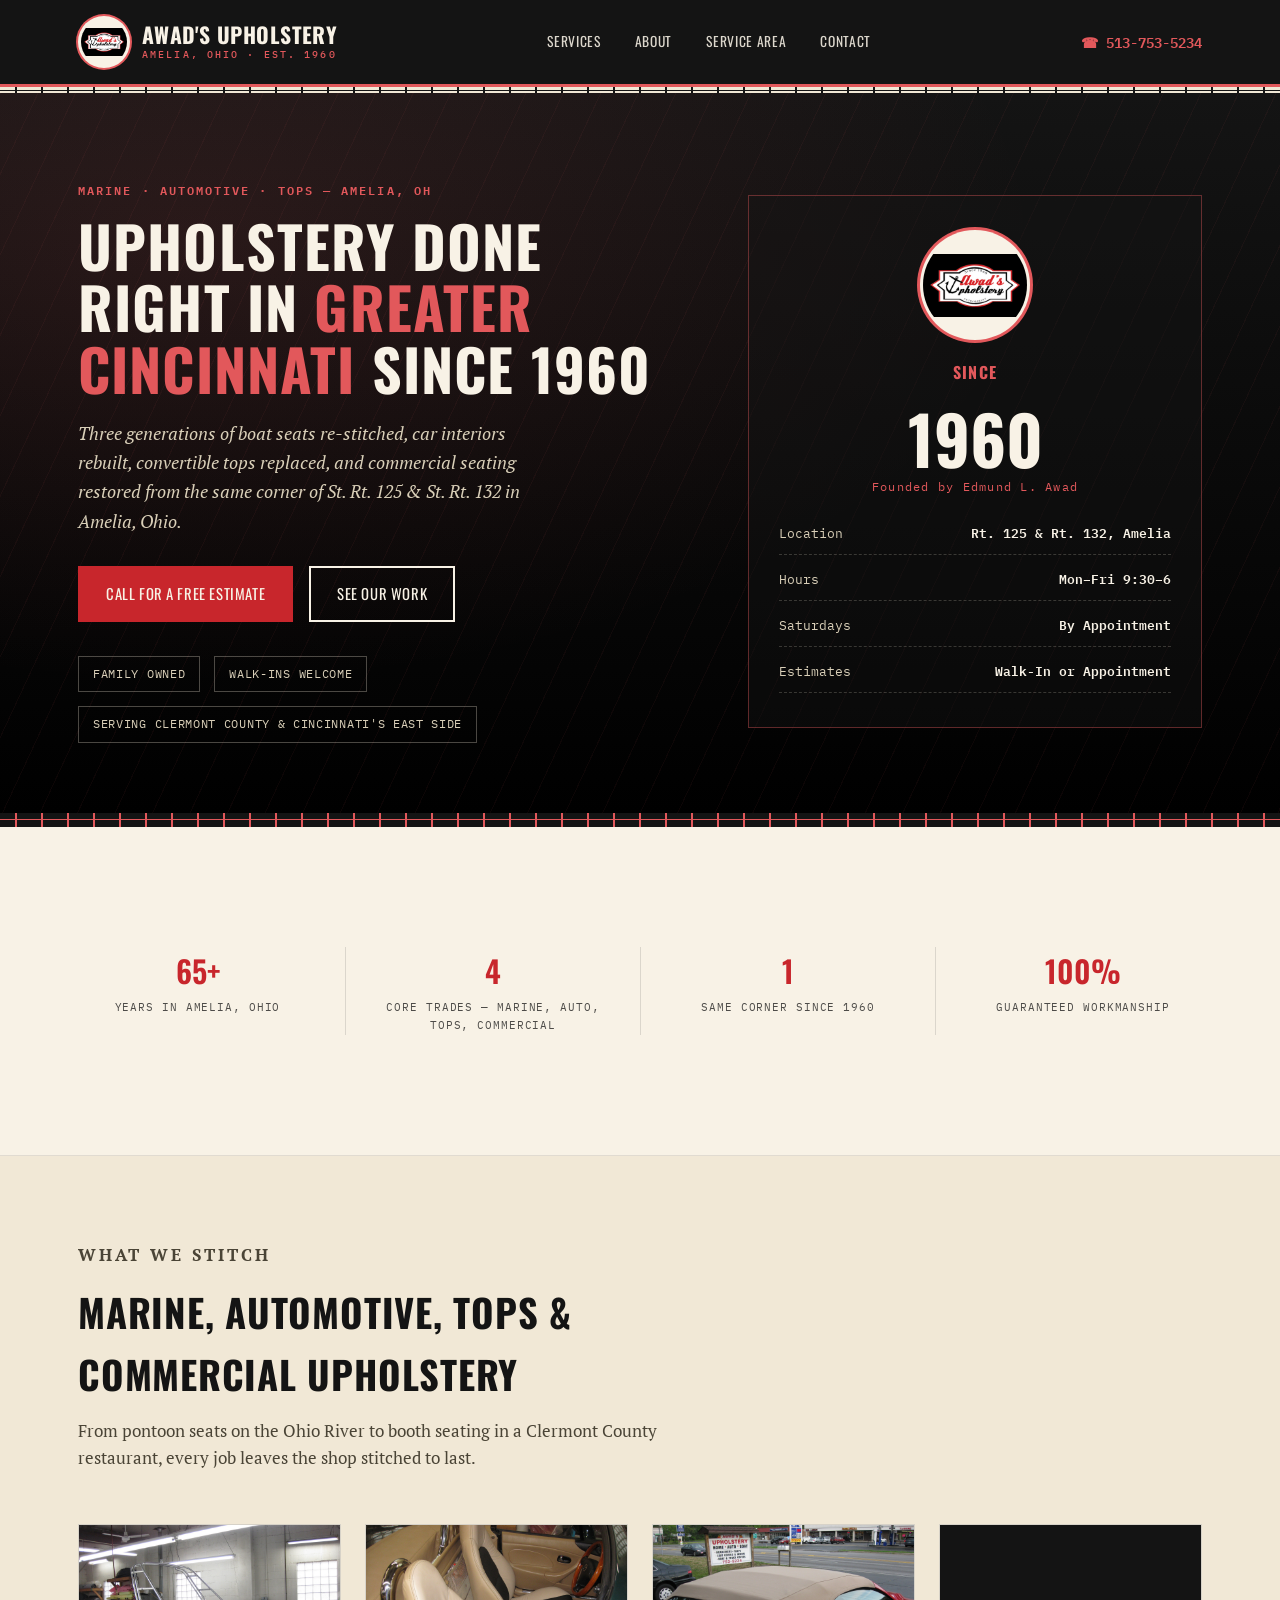
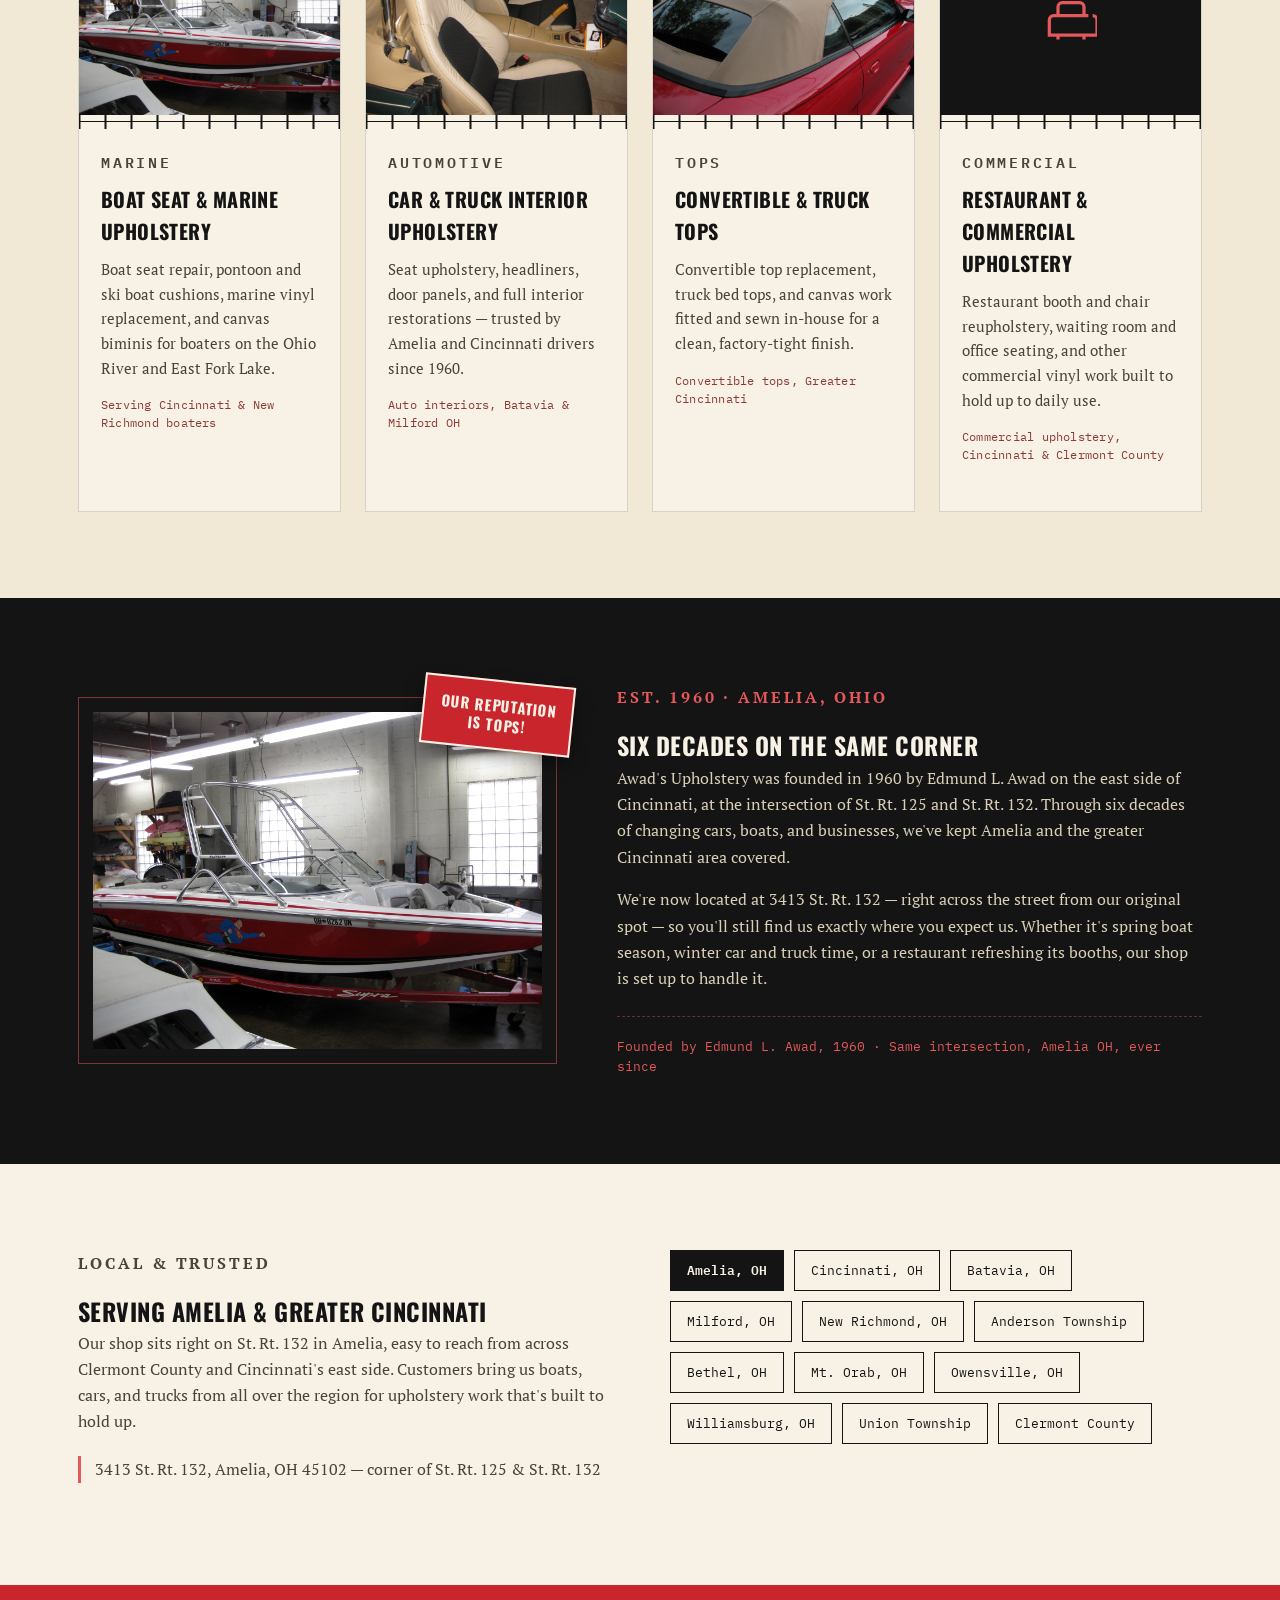
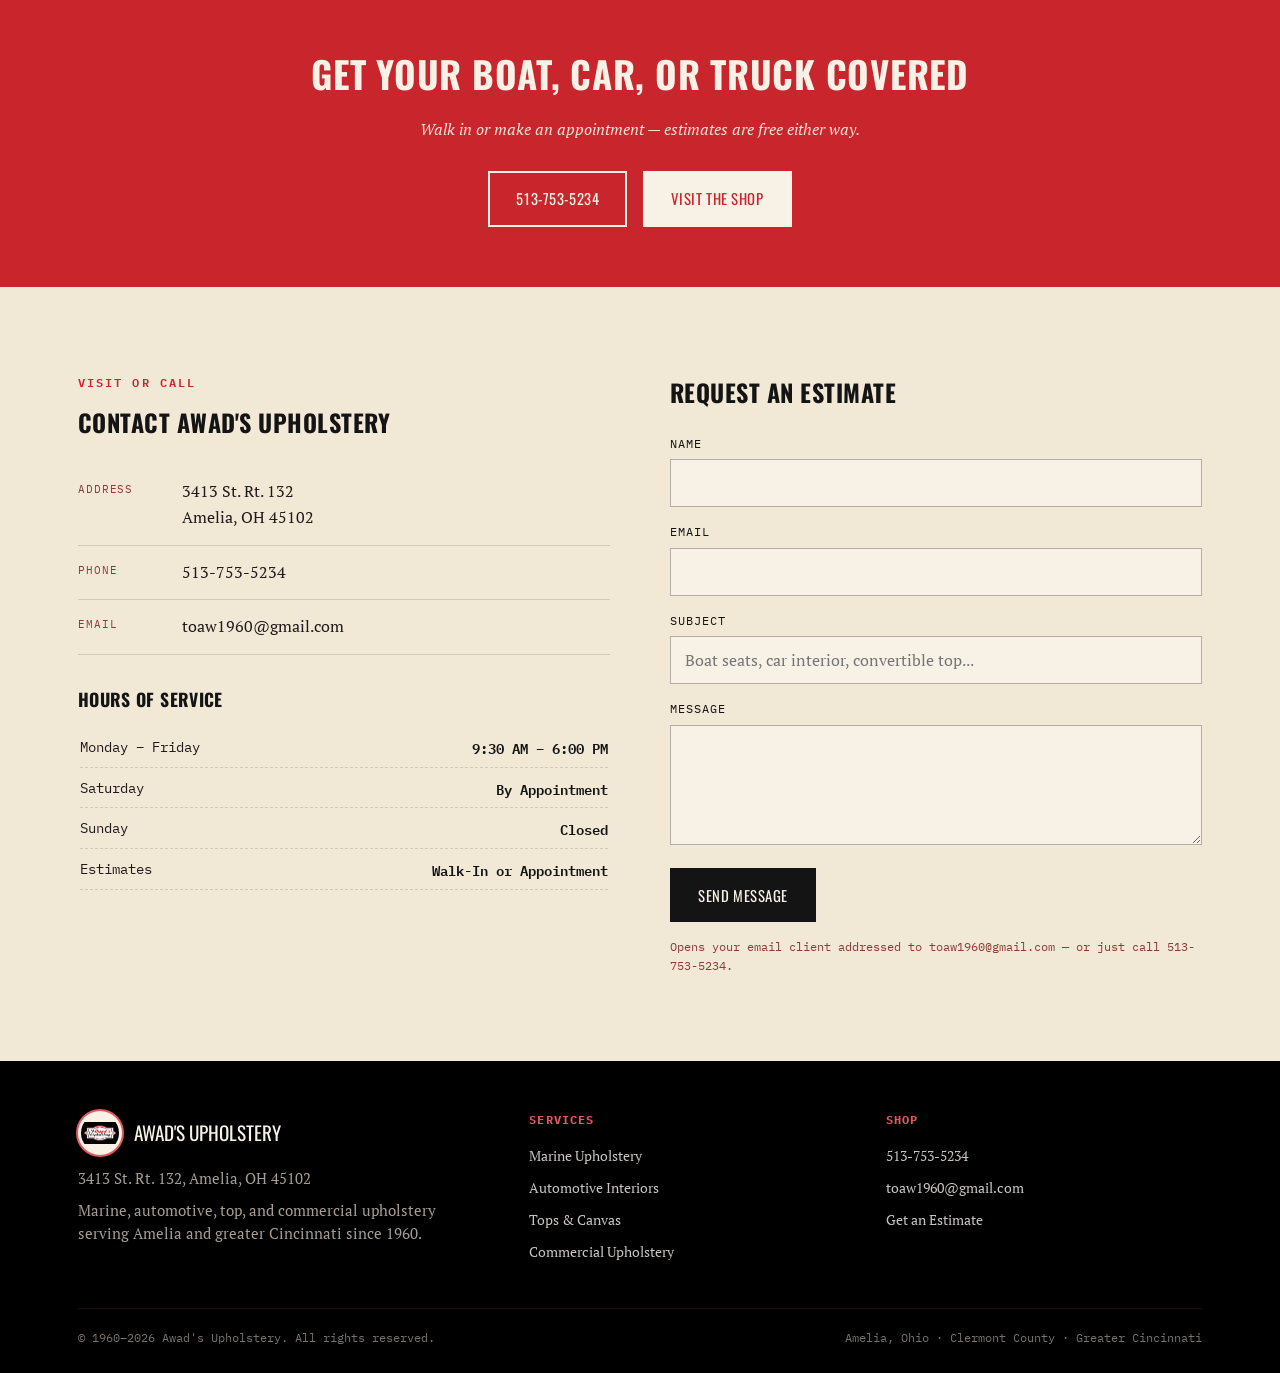
==== commit 04b81d38: "Add real shop photos, switch to black/red color scheme, add commercial services Pull marine/automoti" ====
--- a/index.html
+++ b/index.html
@@ -4,13 +4,13 @@
 <meta charset="UTF-8">
 <meta name="viewport" content="width=device-width, initial-scale=1.0">
 <title>Awad's Upholstery | Marine, Auto & Top Upholstery in Amelia, OH — Serving Cincinnati Since 1960</title>
-<meta name="description" content="Awad's Upholstery has repaired and restored boat seats, car interiors, and convertible tops from our Amelia, Ohio shop since 1960. Serving Cincinnati, Clermont County, Batavia, Milford, New Richmond & Anderson Township. Free estimates, walk-ins welcome.">
-<meta name="keywords" content="upholstery Amelia Ohio, boat upholstery Cincinnati, marine upholstery Clermont County, auto upholstery Amelia OH, convertible top replacement Cincinnati, car interior repair Batavia Ohio, boat seat repair New Richmond Ohio, upholstery shop near me">
+<meta name="description" content="Awad's Upholstery has repaired and restored boat seats, car interiors, convertible tops, and commercial seating from our Amelia, Ohio shop since 1960. Serving Cincinnati, Clermont County, Batavia, Milford, New Richmond & Anderson Township. Free estimates, walk-ins welcome.">
+<meta name="keywords" content="upholstery Amelia Ohio, boat upholstery Cincinnati, marine upholstery Clermont County, auto upholstery Amelia OH, convertible top replacement Cincinnati, car interior repair Batavia Ohio, boat seat repair New Richmond Ohio, commercial upholstery Cincinnati, restaurant booth reupholstery Ohio, upholstery shop near me">
 <link rel="canonical" href="https://www.awadsupholstery.com/">
 
 <meta property="og:type" content="business.business">
 <meta property="og:title" content="Awad's Upholstery — Marine, Automotive & Top Upholstery Since 1960">
-<meta property="og:description" content="Family-owned upholstery shop in Amelia, Ohio serving greater Cincinnati and Clermont County since 1960. Marine, automotive, and top upholstery — our reputation is tops.">
+<meta property="og:description" content="Family-owned upholstery shop in Amelia, Ohio serving greater Cincinnati and Clermont County since 1960. Marine, automotive, tops, and commercial upholstery — our reputation is tops.">
 <meta property="og:url" content="https://www.awadsupholstery.com/">
 
 <link rel="preconnect" href="https://fonts.googleapis.com">
@@ -22,7 +22,7 @@
   "@context": "https://schema.org",
   "@type": "AutoRepair",
   "name": "Awad's Upholstery",
-  "image": "https://static.wixstatic.com/media/b0d8b2_10ad260709984f36a9c3d94cbe4b9ce3.png",
+  "image": "https://www.awadsupholstery.com/logo.png",
   "@id": "https://www.awadsupholstery.com/",
   "url": "https://www.awadsupholstery.com/",
   "telephone": "+1-513-753-5234",
@@ -67,14 +67,14 @@
 
 <style>
   :root{
-    --navy:#14263A;
-    --navy-deep:#0D1B29;
+    --navy:#141414;
+    --navy-deep:#000000;
     --canvas:#F1E8D6;
     --canvas-light:#F8F2E6;
-    --tan:#B07A44;
-    --rust:#A63B2E;
-    --brass:#C6A15B;
-    --ink:#2A2620;
+    --tan:#8C3A35;
+    --rust:#C8262C;
+    --brass:#E2585B;
+    --ink:#211A1A;
     --display: 'Oswald', sans-serif;
     --body: 'PT Serif', serif;
     --mono: 'IBM Plex Mono', monospace;
@@ -181,7 +181,7 @@
   /* HERO */
   .hero{
     background:
-      radial-gradient(ellipse at 15% 20%, rgba(198,161,91,0.12), transparent 55%),
+      radial-gradient(ellipse at 15% 20%, rgba(226,88,91,0.12), transparent 55%),
       linear-gradient(180deg, var(--navy) 0%, var(--navy-deep) 100%);
     color:var(--canvas-light);
     padding:88px 0 70px;
@@ -191,7 +191,7 @@
   .hero::before{
     content:"";
     position:absolute; inset:0;
-    background-image: repeating-linear-gradient(115deg, rgba(198,161,91,0.05) 0px, rgba(198,161,91,0.05) 1px, transparent 1px, transparent 34px);
+    background-image: repeating-linear-gradient(115deg, rgba(226,88,91,0.05) 0px, rgba(226,88,91,0.05) 1px, transparent 1px, transparent 34px);
     pointer-events:none;
   }
   .hero-grid{
@@ -217,8 +217,8 @@
   }
   .cta-row{display:flex; gap:16px; flex-wrap:wrap;}
   .hero-panel{
-    border:1px solid rgba(198,161,91,0.4);
-    background:rgba(20,38,58,0.4);
+    border:1px solid rgba(226,88,91,0.4);
+    background:rgba(20,20,20,0.4);
     padding:34px 30px;
   }
   .hero-panel h3{color:var(--brass); font-size:1rem; margin-bottom:18px; letter-spacing:0.08em;}
@@ -235,13 +235,13 @@
   .hero-stat-list li b{color:var(--canvas-light); font-weight:600;}
 
   /* TRUST STRIP */
-  .trust{background:var(--canvas-light); border-bottom:1px solid rgba(20,38,58,0.1);}
+  .trust{background:var(--canvas-light); border-bottom:1px solid rgba(20,20,20,0.1);}
   .trust-grid{
     display:grid; grid-template-columns:repeat(4,1fr);
     padding:34px 0;
   }
   .trust-item{
-    text-align:center; padding:0 18px; border-left:1px solid rgba(20,38,58,0.12);
+    text-align:center; padding:0 18px; border-left:1px solid rgba(20,20,20,0.12);
   }
   .trust-item:first-child{border-left:none;}
   .trust-item .num{font-family:var(--display); font-size:1.9rem; color:var(--rust); font-weight:600;}
@@ -254,22 +254,25 @@
 
   /* SERVICES */
   .services{background:var(--canvas);}
-  .service-grid{display:grid; grid-template-columns:repeat(3,1fr); gap:30px;}
+  .service-grid{display:grid; grid-template-columns:repeat(4,1fr); gap:24px;}
   .service-card{
     background:var(--canvas-light);
-    border:1px solid rgba(20,38,58,0.14);
+    border:1px solid rgba(20,20,20,0.14);
     position:relative;
     padding:0 0 30px;
     transition:transform .2s ease, box-shadow .2s ease;
   }
-  .service-card:hover{transform:translateY(-6px); box-shadow:0 18px 30px -18px rgba(20,38,58,0.35);}
+  .service-card:hover{transform:translateY(-6px); box-shadow:0 18px 30px -18px rgba(20,20,20,0.35);}
   .service-card .stitch{margin-bottom:0;}
   .service-media{
-    height:150px; display:flex; align-items:center; justify-content:center;
-    background:var(--navy); color:var(--brass);
-  }
-  .service-media svg{width:52px; height:52px;}
-  .service-body{padding:26px 26px 0;}
+    height:190px; overflow:hidden;
+    background:var(--navy);
+  }
+  .service-media img{width:100%; height:100%; object-fit:cover; transition:transform .3s ease;}
+  .service-card:hover .service-media img{transform:scale(1.05);}
+  .service-media.icon{display:flex; align-items:center; justify-content:center; color:var(--brass);}
+  .service-media.icon svg{width:52px; height:52px;}
+  .service-body{padding:22px 22px 0;}
   .service-body .eyebrow{margin-bottom:8px;}
   .service-body h3{font-size:1.25rem; margin-bottom:10px;}
   .service-body p{font-size:0.96rem; color:#4a4436; margin-bottom:16px;}
@@ -279,7 +282,7 @@
   .about{background:var(--navy); color:var(--canvas-light); position:relative; overflow:hidden;}
   .about-grid{display:grid; grid-template-columns:0.9fr 1.1fr; gap:60px; align-items:center;}
   .about-frame{
-    border:1px solid rgba(198,161,91,0.5);
+    border:1px solid rgba(226,88,91,0.5);
     padding:14px;
     position:relative;
   }
@@ -298,7 +301,7 @@
   .about .eyebrow{color:var(--brass);}
   .about p{font-family:var(--body); color:#D9CFB8; margin-bottom:16px; font-size:1.03rem;}
   .about-founder{
-    margin-top:24px; padding-top:20px; border-top:1px dashed rgba(198,161,91,0.4);
+    margin-top:24px; padding-top:20px; border-top:1px dashed rgba(226,88,91,0.4);
     font-family:var(--mono); font-size:0.8rem; color:var(--brass);
   }
 
@@ -332,35 +335,39 @@
   .contact-grid{display:grid; grid-template-columns:1fr 1fr; gap:60px;}
   .info-block h3{font-size:1.1rem; margin-bottom:14px; color:var(--navy);}
   .info-line{
-    display:flex; gap:14px; padding:14px 0; border-bottom:1px solid rgba(20,38,58,0.14);
+    display:flex; gap:14px; padding:14px 0; border-bottom:1px solid rgba(20,20,20,0.14);
     font-family:var(--body); font-size:1rem;
   }
   .info-line .lbl{font-family:var(--mono); font-size:0.7rem; text-transform:uppercase; letter-spacing:0.08em; color:var(--tan); min-width:90px; padding-top:2px;}
   .hours-table{width:100%; margin-top:6px;}
-  .hours-table td{font-family:var(--mono); font-size:0.85rem; padding:8px 0; border-bottom:1px dashed rgba(20,38,58,0.14);}
+  .hours-table td{font-family:var(--mono); font-size:0.85rem; padding:8px 0; border-bottom:1px dashed rgba(20,20,20,0.14);}
   .hours-table td:last-child{text-align:right; color:var(--navy); font-weight:600;}
 
   form{display:flex; flex-direction:column; gap:16px;}
   form label{font-family:var(--mono); font-size:0.72rem; text-transform:uppercase; letter-spacing:0.08em; color:var(--navy); margin-bottom:6px; display:block;}
   form input, form textarea{
     width:100%; padding:13px 14px; font-family:var(--body); font-size:0.98rem;
-    border:1px solid rgba(20,38,58,0.3); background:var(--canvas-light); color:var(--ink);
+    border:1px solid rgba(20,20,20,0.3); background:var(--canvas-light); color:var(--ink);
   }
   form input:focus, form textarea:focus{outline:2px solid var(--brass); outline-offset:1px;}
   form textarea{min-height:120px; resize:vertical;}
   .form-note{font-family:var(--mono); font-size:0.72rem; color:var(--tan);}
 
-  footer{background:var(--navy-deep); color:#B9C2CC; padding:50px 0 26px;}
+  footer{background:var(--navy-deep); color:#C9C2BE; padding:50px 0 26px;}
   .footer-grid{display:grid; grid-template-columns:1.3fr 1fr 1fr; gap:40px; margin-bottom:36px;}
   .footer-logo{font-family:var(--display); color:var(--canvas-light); font-size:1.2rem; text-transform:uppercase; margin-bottom:12px;}
-  footer p{font-family:var(--body); font-size:0.92rem; color:#93A0AC; margin-bottom:8px;}
+  footer p{font-family:var(--body); font-size:0.92rem; color:#A69C96; margin-bottom:8px;}
   footer h4{font-family:var(--mono); font-size:0.72rem; letter-spacing:0.1em; text-transform:uppercase; color:var(--brass); margin-bottom:14px;}
   footer ul li{margin-bottom:9px; font-family:var(--body); font-size:0.9rem;}
   footer ul li a:hover{color:var(--canvas-light);}
   .footer-bottom{
-    border-top:1px solid rgba(185,194,204,0.15); padding-top:20px;
+    border-top:1px solid rgba(226,88,91,0.15); padding-top:20px;
     display:flex; justify-content:space-between; flex-wrap:wrap; gap:10px;
-    font-family:var(--mono); font-size:0.72rem; color:#6E7A85;
+    font-family:var(--mono); font-size:0.72rem; color:#7A716C;
+  }
+
+  @media (max-width:1100px){
+    .service-grid{grid-template-columns:repeat(2,1fr);}
   }
 
   @media (max-width:920px){
@@ -379,7 +386,7 @@
 <header>
   <div class="nav-row">
     <a href="#top" class="logo">
-      <span class="logo-badge"><img src="https://static.wixstatic.com/media/b0d8b2_10ad260709984f36a9c3d94cbe4b9ce3.png" alt="Awad's Upholstery logo"></span>
+      <span class="logo-badge"><img src="images/logo-badge.png" alt="Awad's Upholstery logo"></span>
       <span class="logo-text">AWAD'S UPHOLSTERY<span>AMELIA, OHIO · EST. 1960</span></span>
     </a>
     <nav>
@@ -402,7 +409,7 @@
     <div>
       <p class="eyebrow" style="color:var(--brass);">Marine · Automotive · Tops — Amelia, OH</p>
       <h1>Upholstery Done Right In <em>Greater Cincinnati</em> Since 1960</h1>
-      <p class="lede">Three generations of boat seats re-stitched, muscle car interiors rebuilt, and convertible tops replaced from the same corner of St. Rt. 125 &amp; St. Rt. 132 in Amelia, Ohio.</p>
+      <p class="lede">Three generations of boat seats re-stitched, car interiors rebuilt, convertible tops replaced, and commercial seating restored from the same corner of St. Rt. 125 &amp; St. Rt. 132 in Amelia, Ohio.</p>
       <div class="cta-row">
         <a href="tel:+15137535234" class="btn btn-rust">Call for a Free Estimate</a>
         <a href="#services" class="btn btn-outline">See Our Work</a>
@@ -415,7 +422,7 @@
     </div>
     <div class="hero-panel" style="text-align:center;">
       <span class="logo-badge" style="width:110px; height:110px; margin:0 auto 20px; box-shadow:0 0 0 3px var(--brass);">
-        <img src="https://static.wixstatic.com/media/b0d8b2_10ad260709984f36a9c3d94cbe4b9ce3.png" alt="Awad's Upholstery logo">
+        <img src="images/logo-badge.png" alt="Awad's Upholstery logo">
       </span>
       <h3>Since</h3>
       <div class="est-since">1960</div>
@@ -435,7 +442,7 @@
 <section class="trust">
   <div class="wrap trust-grid">
     <div class="trust-item"><div class="num">65+</div><div class="cap">Years in Amelia, Ohio</div></div>
-    <div class="trust-item"><div class="num">3</div><div class="cap">Core Trades — Marine, Auto, Tops</div></div>
+    <div class="trust-item"><div class="num">4</div><div class="cap">Core Trades — Marine, Auto, Tops, Commercial</div></div>
     <div class="trust-item"><div class="num">1</div><div class="cap">Same Corner Since 1960</div></div>
     <div class="trust-item"><div class="num">100%</div><div class="cap">Guaranteed Workmanship</div></div>
   </div>
@@ -445,15 +452,13 @@
   <div class="wrap">
     <div class="section-head">
       <p class="eyebrow">What We Stitch</p>
-      <h2>Marine, Automotive &amp; Top Upholstery</h2>
-      <p>From pontoon seats on the Ohio River to bucket seats in a Clermont County garage, every job leaves the shop stitched to last.</p>
+      <h2>Marine, Automotive, Tops &amp; Commercial Upholstery</h2>
+      <p>From pontoon seats on the Ohio River to booth seating in a Clermont County restaurant, every job leaves the shop stitched to last.</p>
     </div>
     <div class="service-grid">
 
       <div class="service-card">
-        <div class="service-media">
-          <svg viewBox="0 0 24 24" fill="none" stroke="currentColor" stroke-width="1.5"><path d="M2 17s3-2 10-2 10 2 10 2M4 14l1-8h14l1 8M9 6V3h6v3"/></svg>
-        </div>
+        <div class="service-media"><img src="images/marine-boat.jpg" alt="Boat seat and marine upholstery repair at Awad's Upholstery"></div>
         <div class="stitch navy"></div>
         <div class="service-body">
           <p class="eyebrow">Marine</p>
@@ -464,22 +469,18 @@
       </div>
 
       <div class="service-card">
-        <div class="service-media">
-          <svg viewBox="0 0 24 24" fill="none" stroke="currentColor" stroke-width="1.5"><path d="M3 13l2-6a2 2 0 012-1h10a2 2 0 012 1l2 6M3 13v5a1 1 0 001 1h1a1 1 0 001-1v-1h12v1a1 1 0 001 1h1a1 1 0 001-1v-5M3 13h18"/><circle cx="7" cy="16" r="0.5"/><circle cx="17" cy="16" r="0.5"/></svg>
-        </div>
+        <div class="service-media"><img src="images/automotive-interior.jpg" alt="Car interior seat upholstery restoration at Awad's Upholstery"></div>
         <div class="stitch navy"></div>
         <div class="service-body">
           <p class="eyebrow">Automotive</p>
           <h3>Car &amp; Truck Interior Upholstery</h3>
-          <p>Seat upholstery, headliners, door panels, and full muscle car interior restorations — trusted by Amelia and Cincinnati drivers since the 1960s.</p>
+          <p>Seat upholstery, headliners, door panels, and full interior restorations — trusted by Amelia and Cincinnati drivers since 1960.</p>
           <p class="kw">Auto interiors, Batavia &amp; Milford OH</p>
         </div>
       </div>
 
       <div class="service-card">
-        <div class="service-media">
-          <svg viewBox="0 0 24 24" fill="none" stroke="currentColor" stroke-width="1.5"><path d="M4 18V9a8 8 0 0116 0v9M4 18h16M4 18v2M20 18v2"/></svg>
-        </div>
+        <div class="service-media"><img src="images/tops-convertible.jpg" alt="Convertible top replacement at Awad's Upholstery in Amelia, Ohio"></div>
         <div class="stitch navy"></div>
         <div class="service-body">
           <p class="eyebrow">Tops</p>
@@ -489,6 +490,19 @@
         </div>
       </div>
 
+      <div class="service-card">
+        <div class="service-media icon">
+          <svg viewBox="0 0 24 24" fill="none" stroke="currentColor" stroke-width="1.5"><path d="M4 10h16M4 10a2 2 0 00-2 2v7h2m18-9a2 2 0 012 2v7h-2M6 19v2m12-2v2M6 10V6a2 2 0 012-2h8a2 2 0 012 2v4M2 19h20"/></svg>
+        </div>
+        <div class="stitch navy"></div>
+        <div class="service-body">
+          <p class="eyebrow">Commercial</p>
+          <h3>Restaurant &amp; Commercial Upholstery</h3>
+          <p>Restaurant booth and chair reupholstery, waiting room and office seating, and other commercial vinyl work built to hold up to daily use.</p>
+          <p class="kw">Commercial upholstery, Cincinnati &amp; Clermont County</p>
+        </div>
+      </div>
+
     </div>
   </div>
 </section>
@@ -496,14 +510,14 @@
 <section id="about" class="about">
   <div class="wrap about-grid">
     <div class="about-frame">
-      <img src="https://static.wixstatic.com/media/b0d8b2_36fed3d09250b2396e0246b561e8c6e0.jpg" alt="Awad's Upholstery shop, Amelia Ohio, founded 1960">
+      <img src="images/marine-boat.jpg" alt="Inside the Awad's Upholstery shop in Amelia, Ohio">
       <div class="stamp">Our Reputation<br>Is Tops!</div>
     </div>
     <div>
       <p class="eyebrow">Est. 1960 · Amelia, Ohio</p>
-      <h2>From the Muscle Car Age to Today</h2>
-      <p>Awad's Upholstery was founded in 1960 by Edmund L. Awad on the east side of Cincinnati, at the intersection of St. Rt. 125 and St. Rt. 132. Through the muscle car age of the '60s and '70s, into the '80s and '90s, and every boating and driving season since, we've kept Amelia and the greater Cincinnati area covered.</p>
-      <p>We're now located at 3413 St. Rt. 132 — right across the street from our original spot — so you'll still find us exactly where you expect us. Whether it's spring boat season or winter car and truck time, our shop is set up to handle it.</p>
+      <h2>Six Decades on the Same Corner</h2>
+      <p>Awad's Upholstery was founded in 1960 by Edmund L. Awad on the east side of Cincinnati, at the intersection of St. Rt. 125 and St. Rt. 132. Through six decades of changing cars, boats, and businesses, we've kept Amelia and the greater Cincinnati area covered.</p>
+      <p>We're now located at 3413 St. Rt. 132 — right across the street from our original spot — so you'll still find us exactly where you expect us. Whether it's spring boat season, winter car and truck time, or a restaurant refreshing its booths, our shop is set up to handle it.</p>
       <div class="about-founder">Founded by Edmund L. Awad, 1960 · Same intersection, Amelia OH, ever since</div>
     </div>
   </div>
@@ -592,11 +606,11 @@
     <div class="footer-grid">
       <div>
         <div class="footer-logo" style="display:flex; align-items:center; gap:12px;">
-          <span class="logo-badge" style="width:44px; height:44px;"><img src="https://static.wixstatic.com/media/b0d8b2_10ad260709984f36a9c3d94cbe4b9ce3.png" alt="Awad's Upholstery logo"></span>
+          <span class="logo-badge" style="width:44px; height:44px;"><img src="images/logo-badge.png" alt="Awad's Upholstery logo"></span>
           Awad's Upholstery
         </div>
         <p>3413 St. Rt. 132, Amelia, OH 45102</p>
-        <p>Marine, automotive, and top upholstery serving Amelia and greater Cincinnati since 1960.</p>
+        <p>Marine, automotive, top, and commercial upholstery serving Amelia and greater Cincinnati since 1960.</p>
       </div>
       <div>
         <h4>Services</h4>
@@ -604,6 +618,7 @@
           <li><a href="#services">Marine Upholstery</a></li>
           <li><a href="#services">Automotive Interiors</a></li>
           <li><a href="#services">Tops &amp; Canvas</a></li>
+          <li><a href="#services">Commercial Upholstery</a></li>
         </ul>
       </div>
       <div>
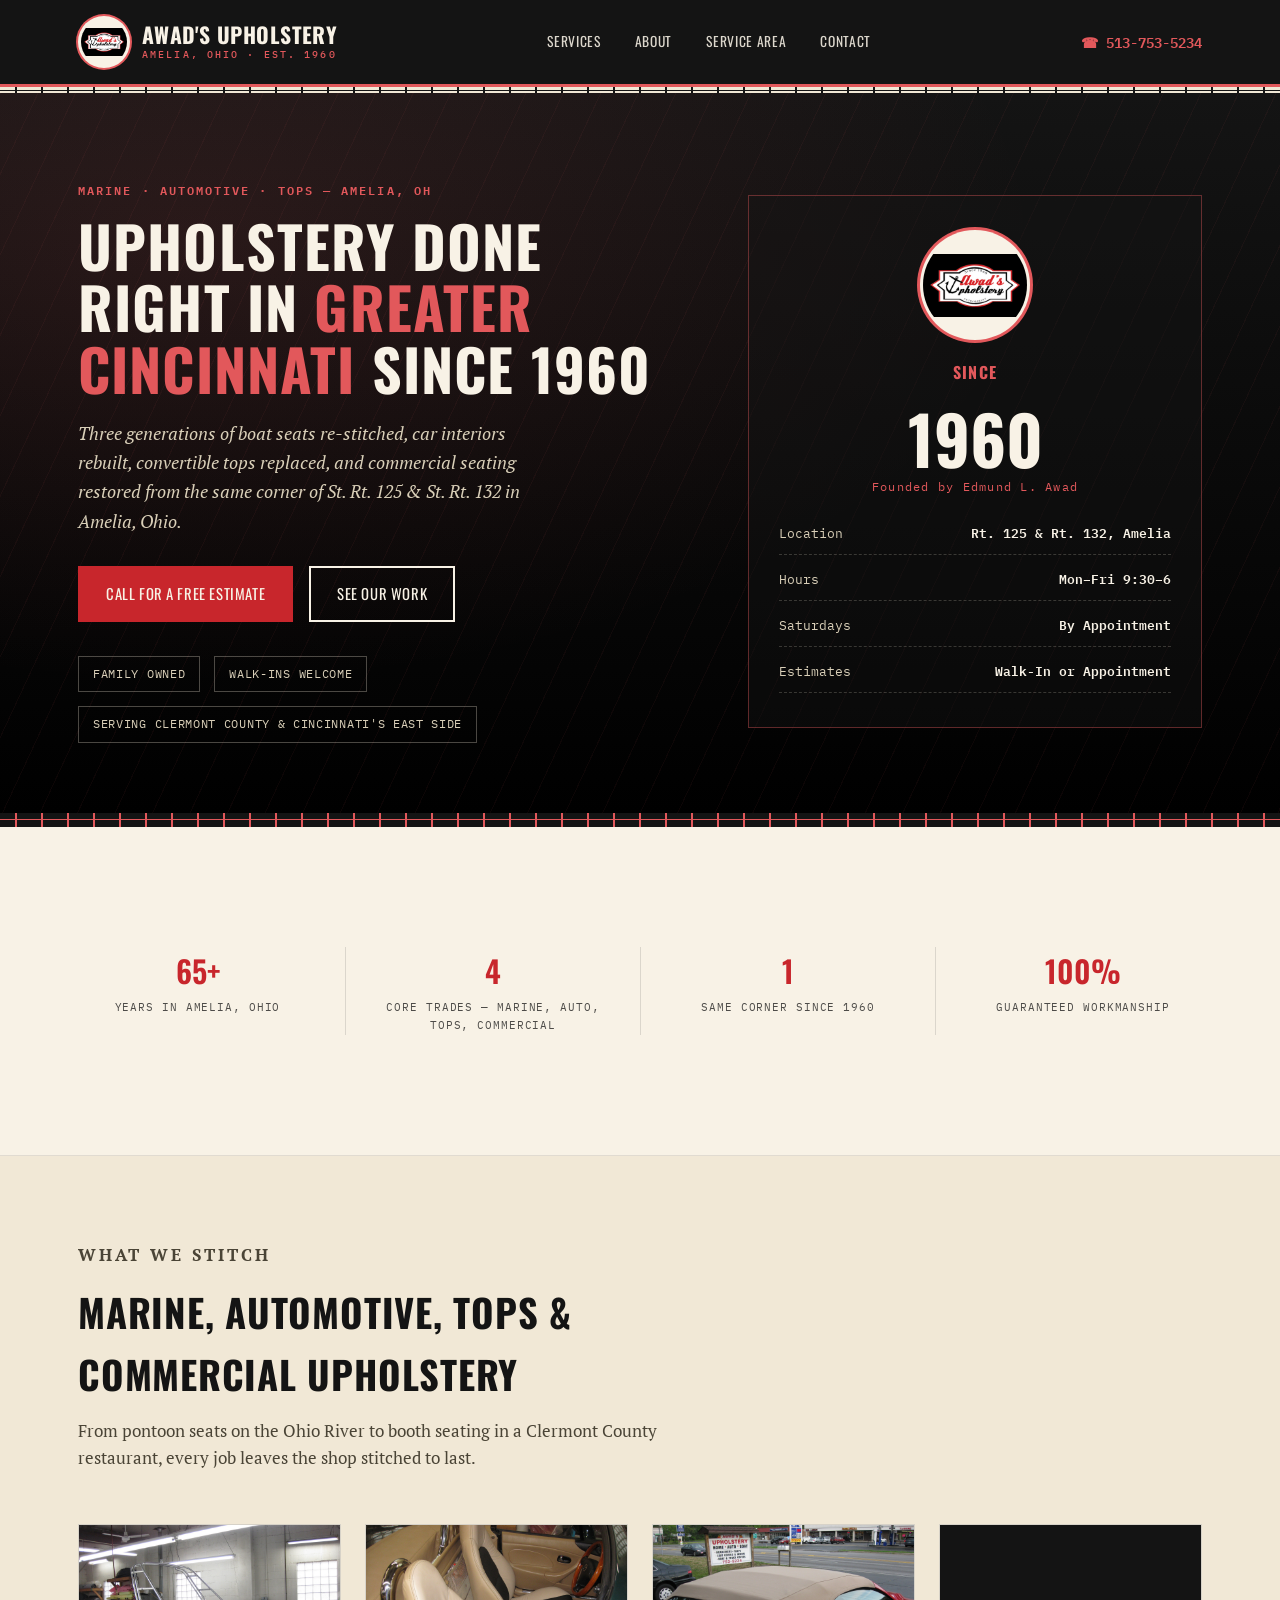
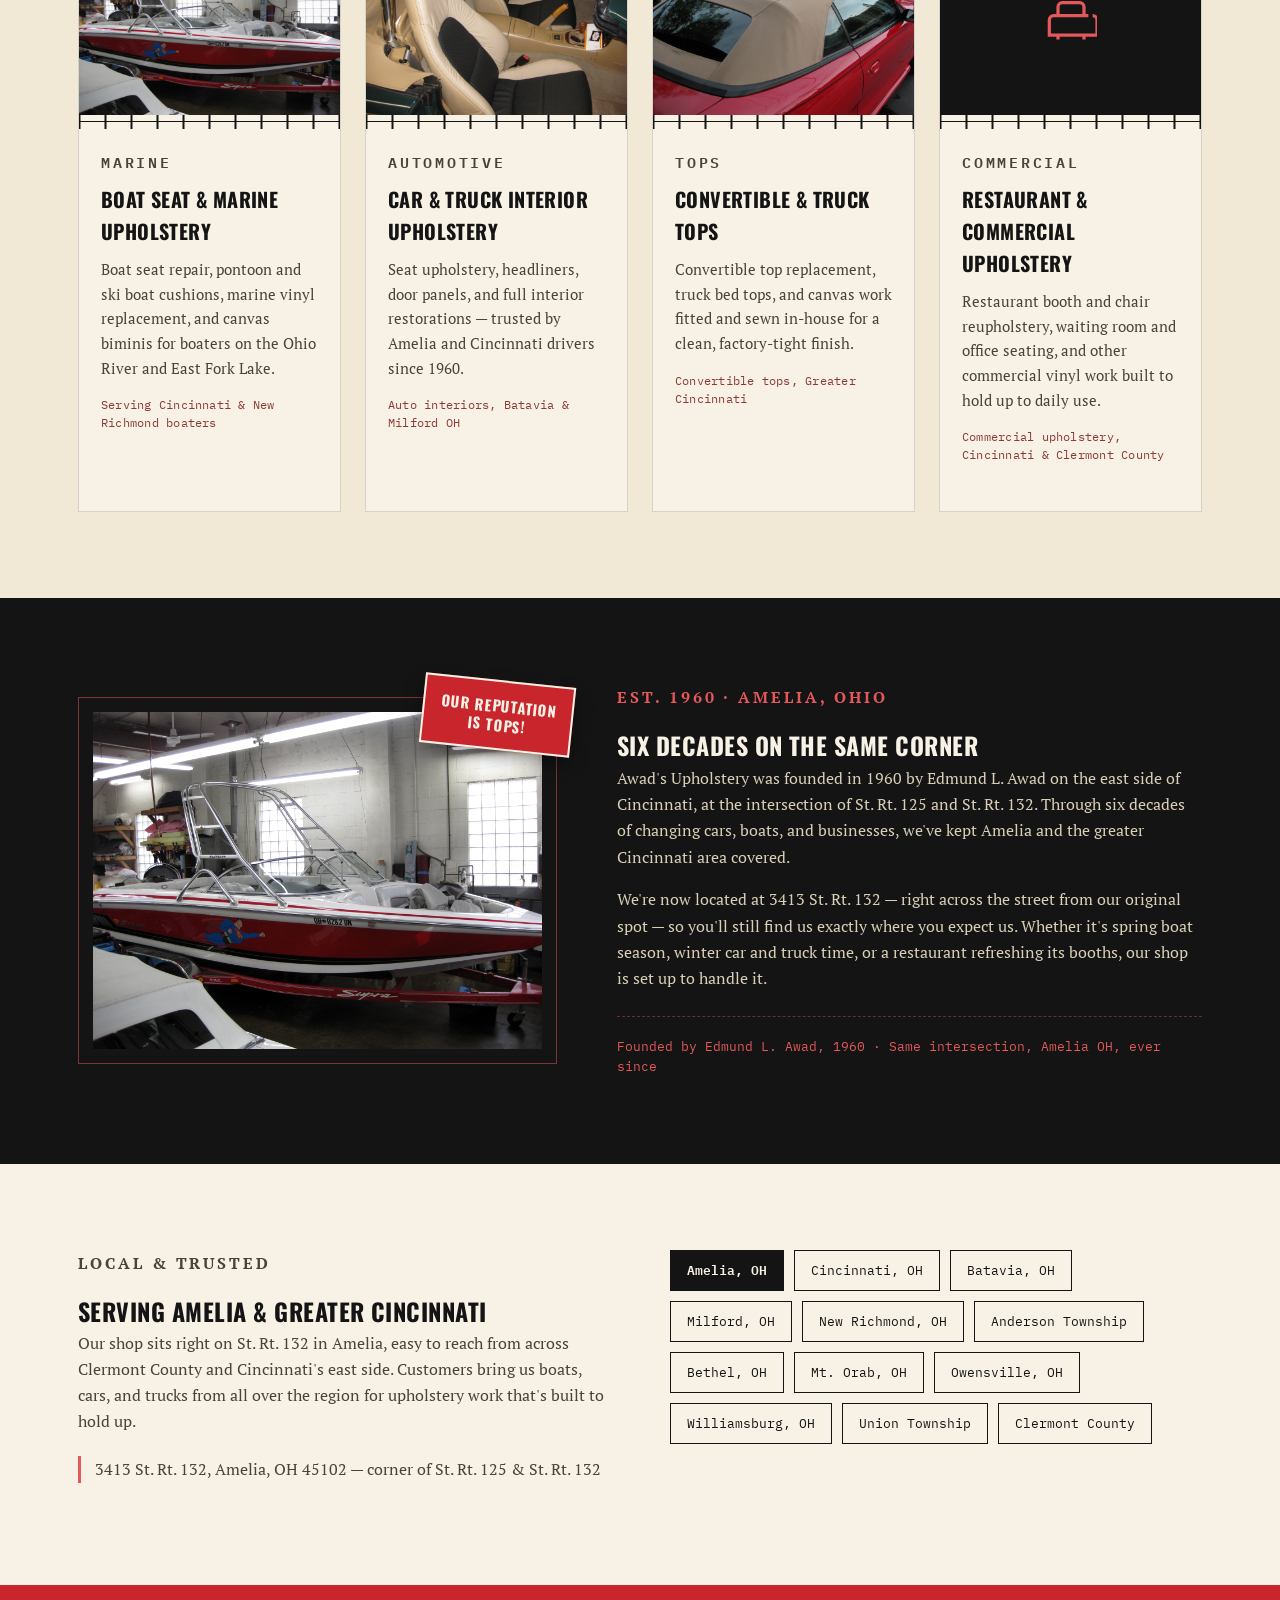
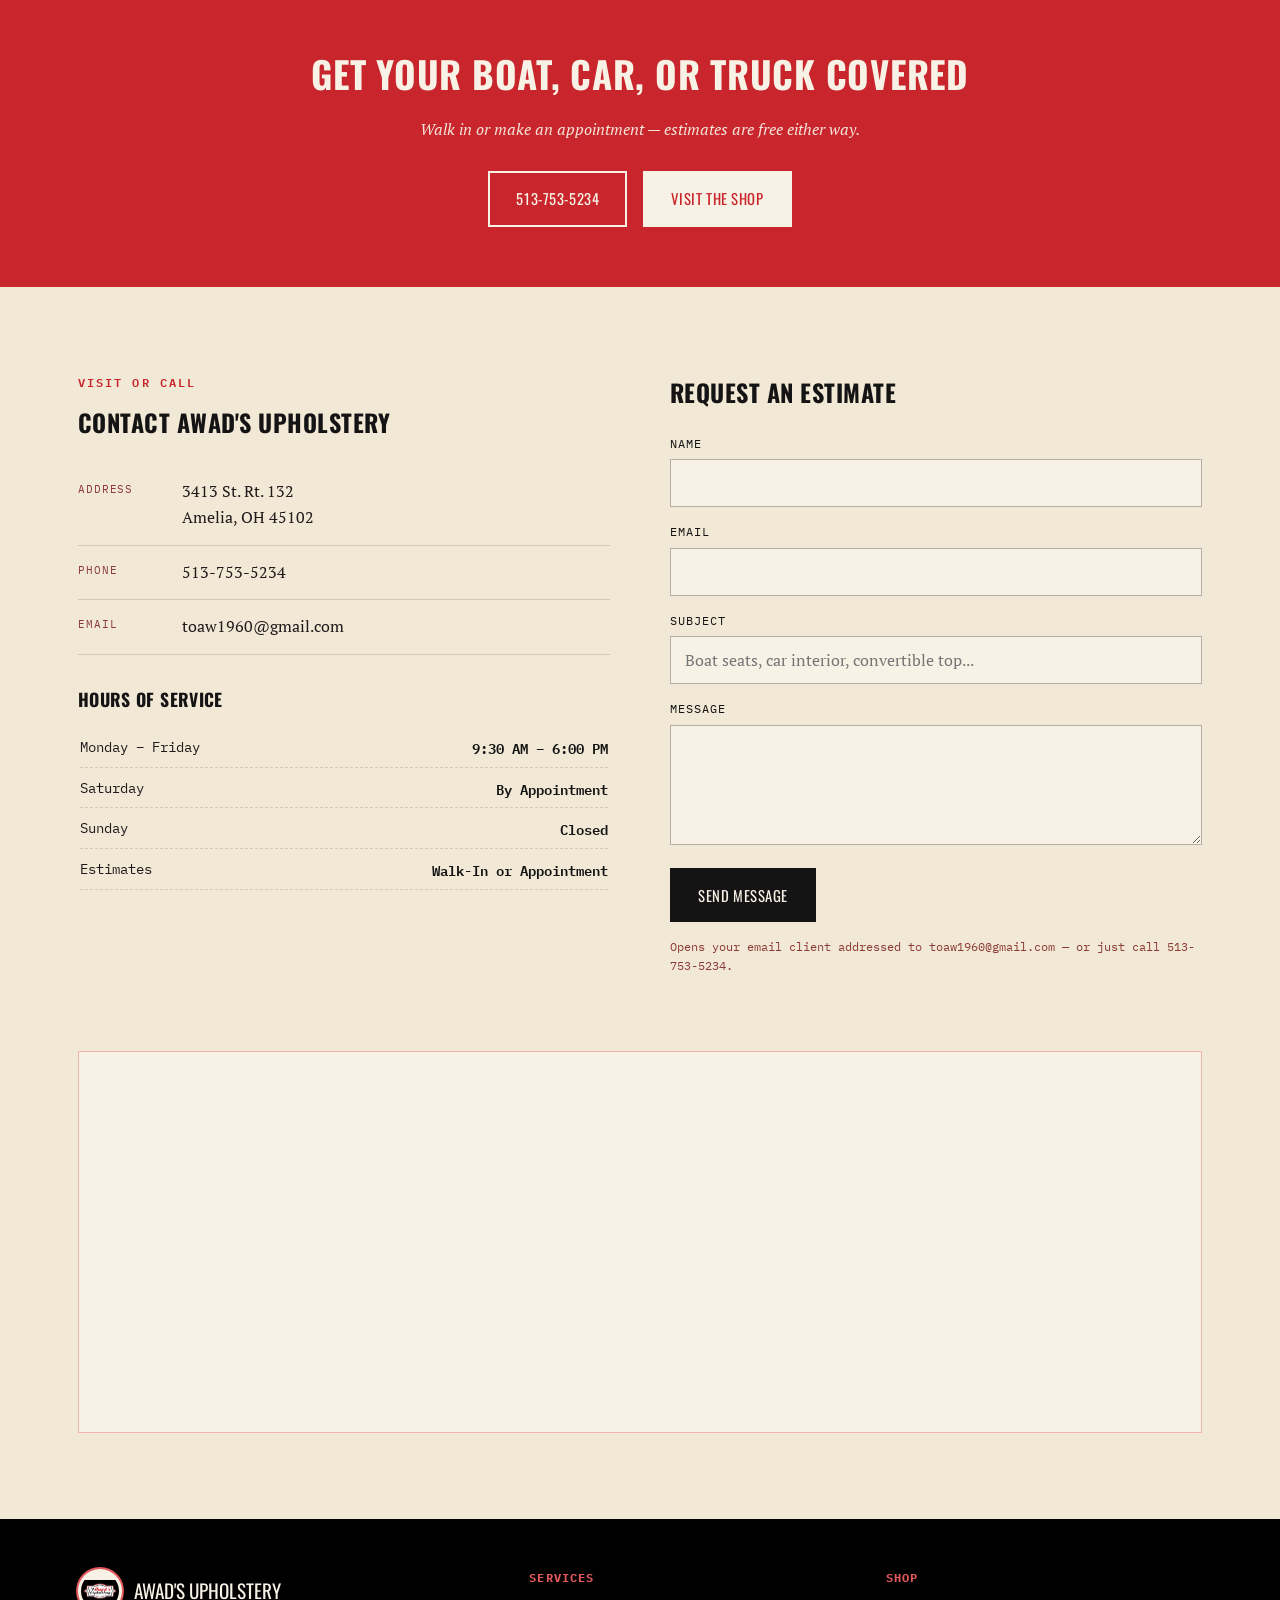
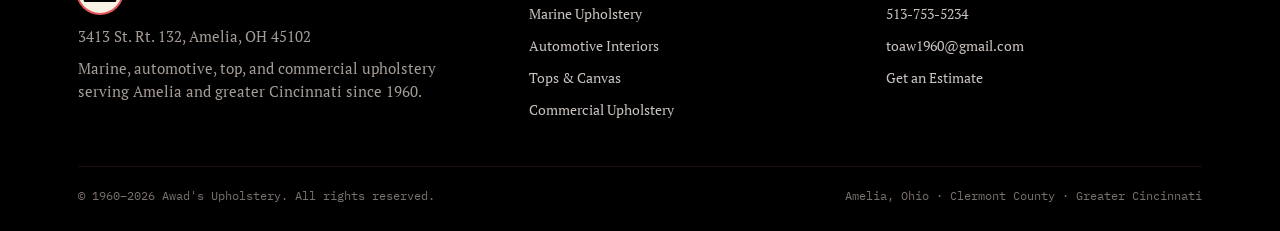
==== commit 8e7c0b3a: "Add Google Maps embed to contact section Show an interactive map of the shop's address below the con" ====
--- a/index.html
+++ b/index.html
@@ -333,6 +333,12 @@
   /* CONTACT */
   .contact{background:var(--canvas);}
   .contact-grid{display:grid; grid-template-columns:1fr 1fr; gap:60px;}
+  .map-frame{
+    grid-column:1 / -1; margin-top:16px;
+    border:1px solid rgba(226,88,91,0.4); padding:10px;
+    background:var(--canvas-light);
+  }
+  .map-frame iframe{display:block; width:100%; height:360px; border:0;}
   .info-block h3{font-size:1.1rem; margin-bottom:14px; color:var(--navy);}
   .info-line{
     display:flex; gap:14px; padding:14px 0; border-bottom:1px solid rgba(20,20,20,0.14);
@@ -597,6 +603,9 @@
         <button type="submit" class="btn btn-navy" style="align-self:flex-start;">Send Message</button>
         <p class="form-note">Opens your email client addressed to toaw1960@gmail.com — or just call 513-753-5234.</p>
       </form>
+    </div>
+    <div class="map-frame">
+      <iframe src="https://www.google.com/maps?q=3413+St.+Rt.+132,+Amelia,+OH+45102&output=embed" loading="lazy" referrerpolicy="no-referrer-when-downgrade" title="Map to Awad's Upholstery, 3413 St. Rt. 132, Amelia, OH 45102"></iframe>
     </div>
   </div>
 </section>
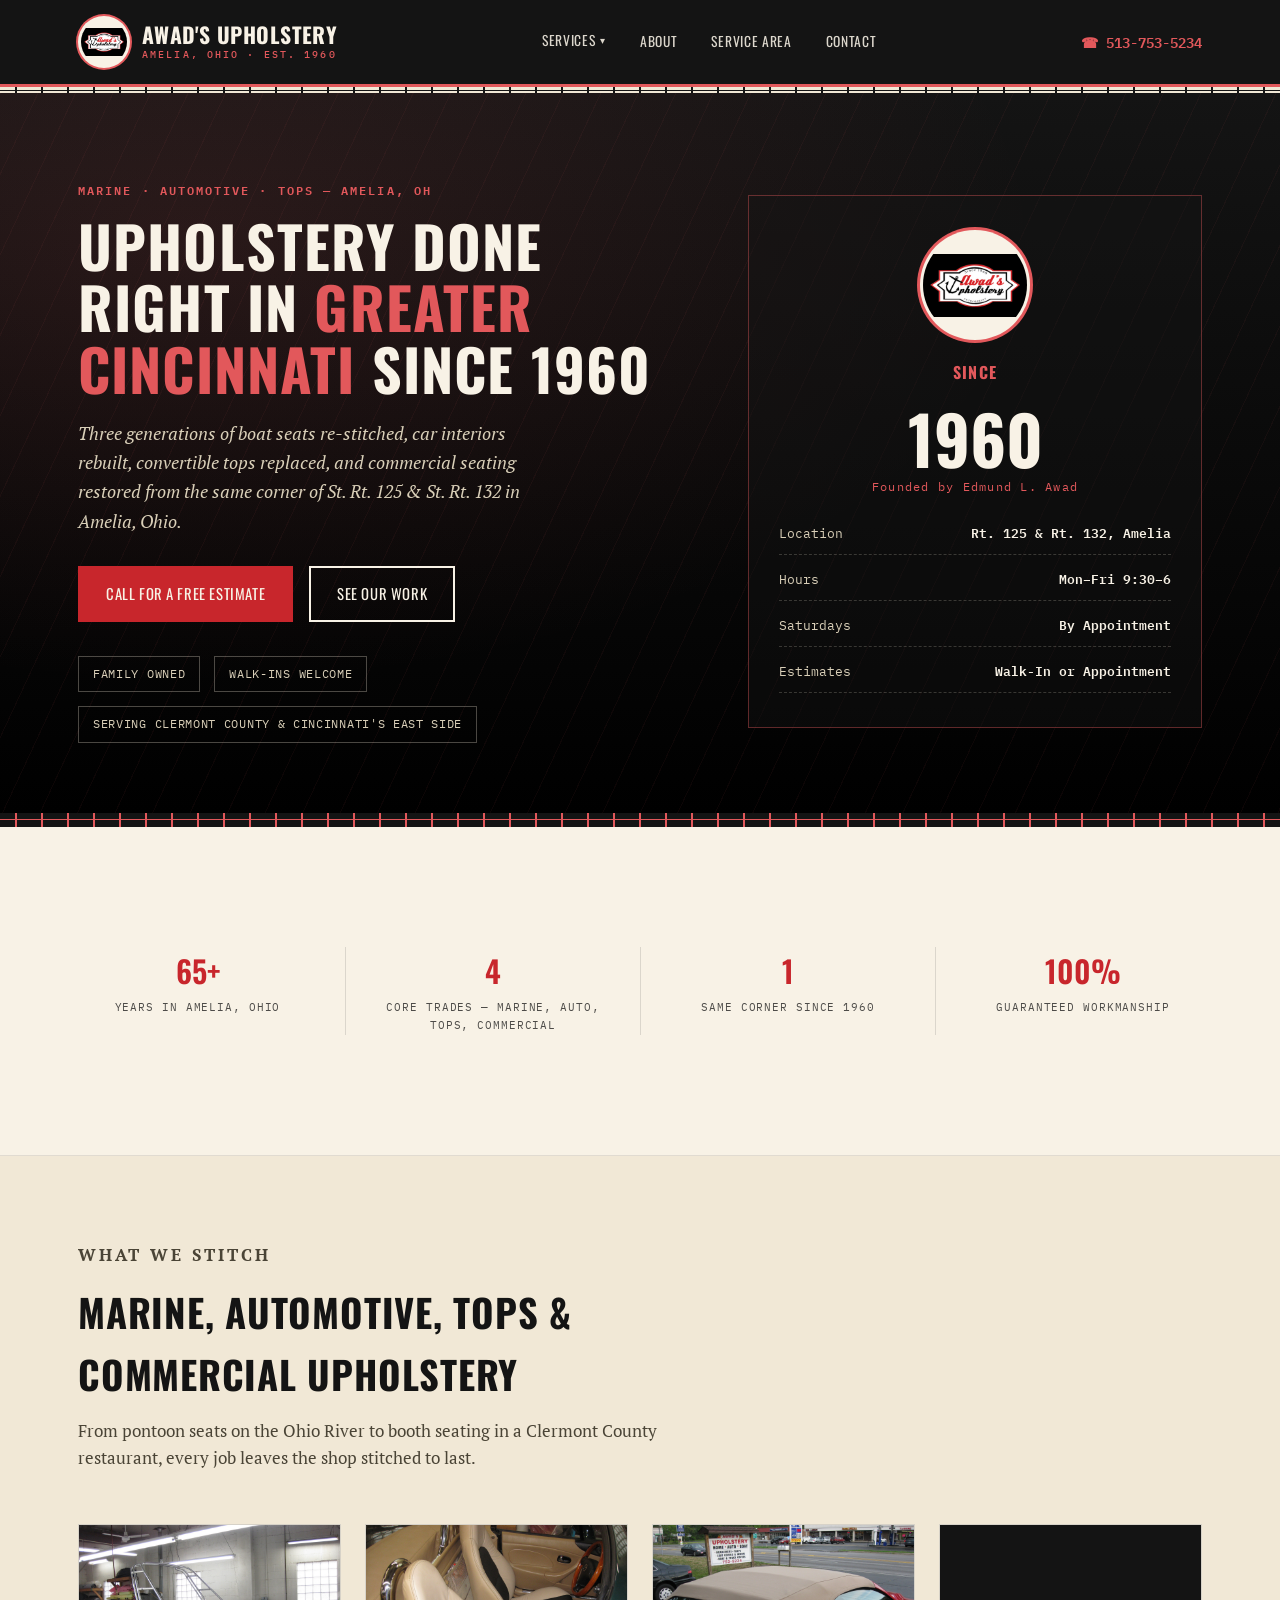
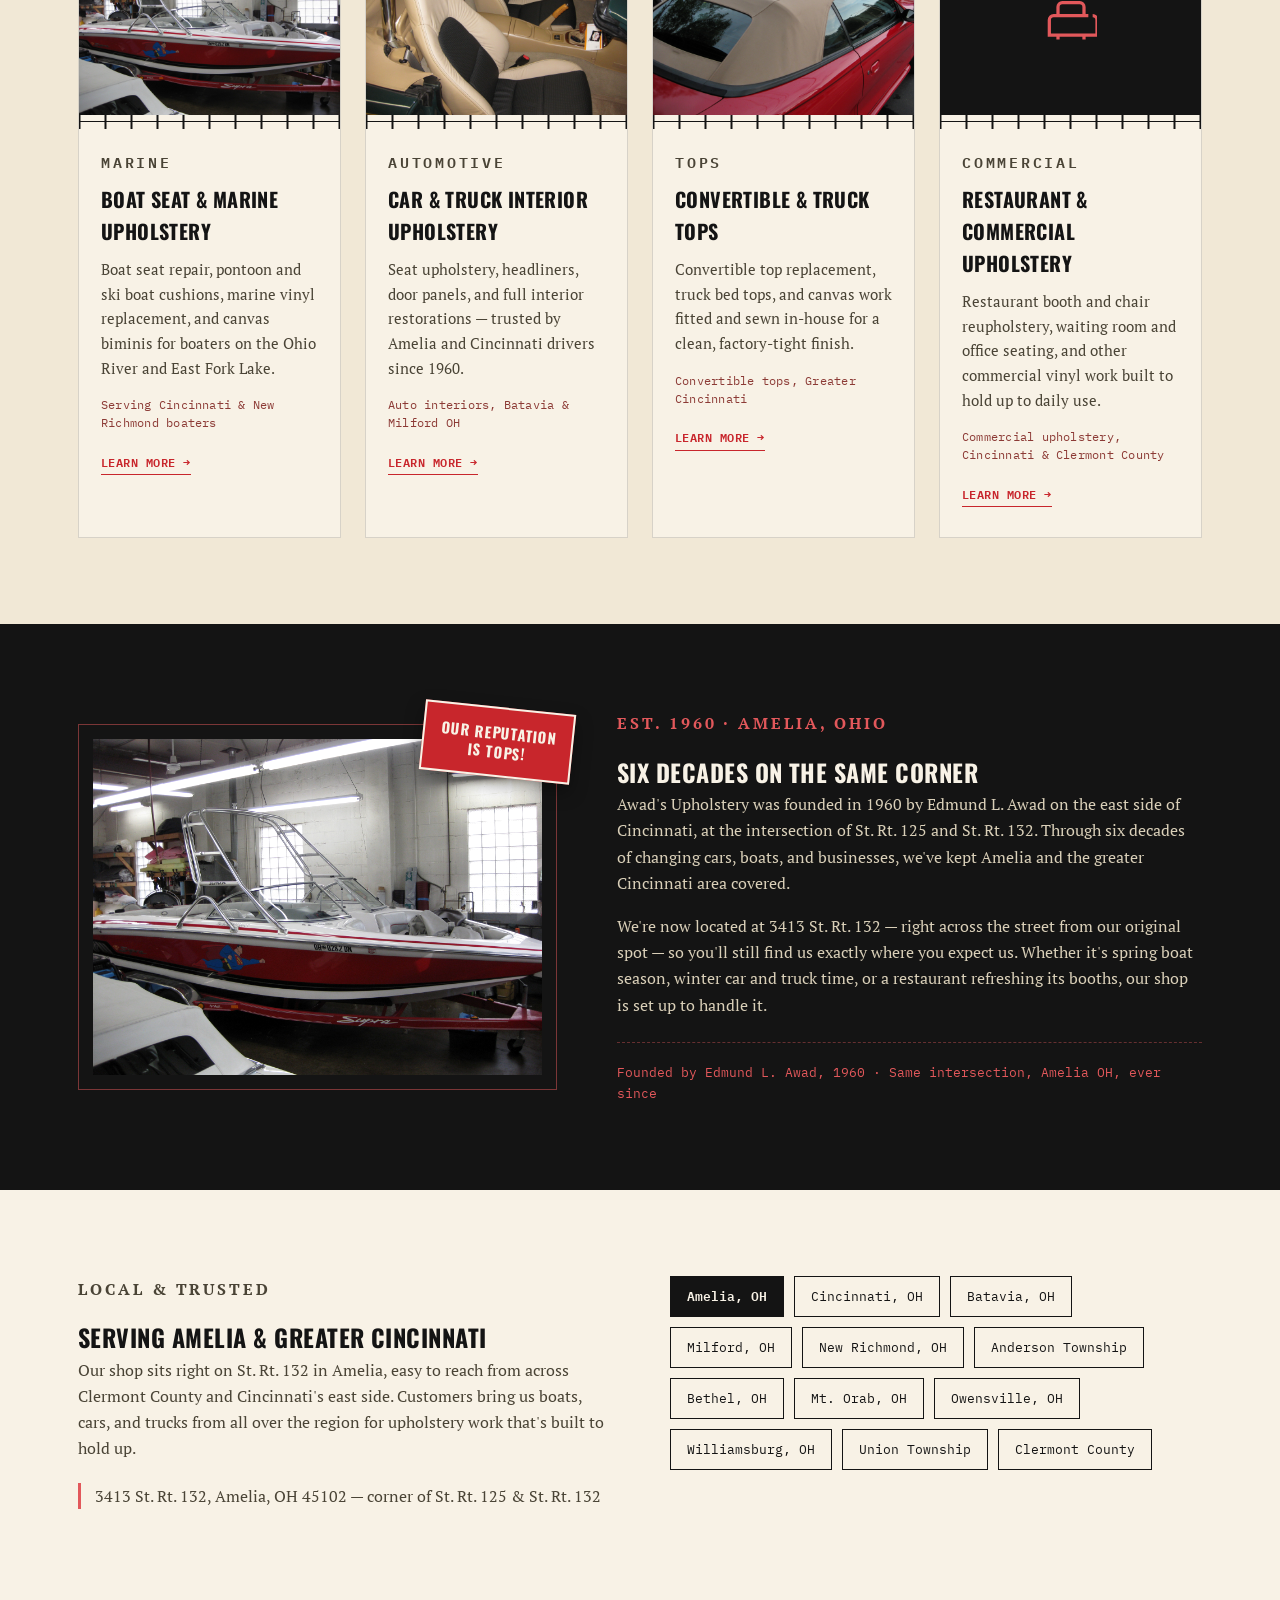
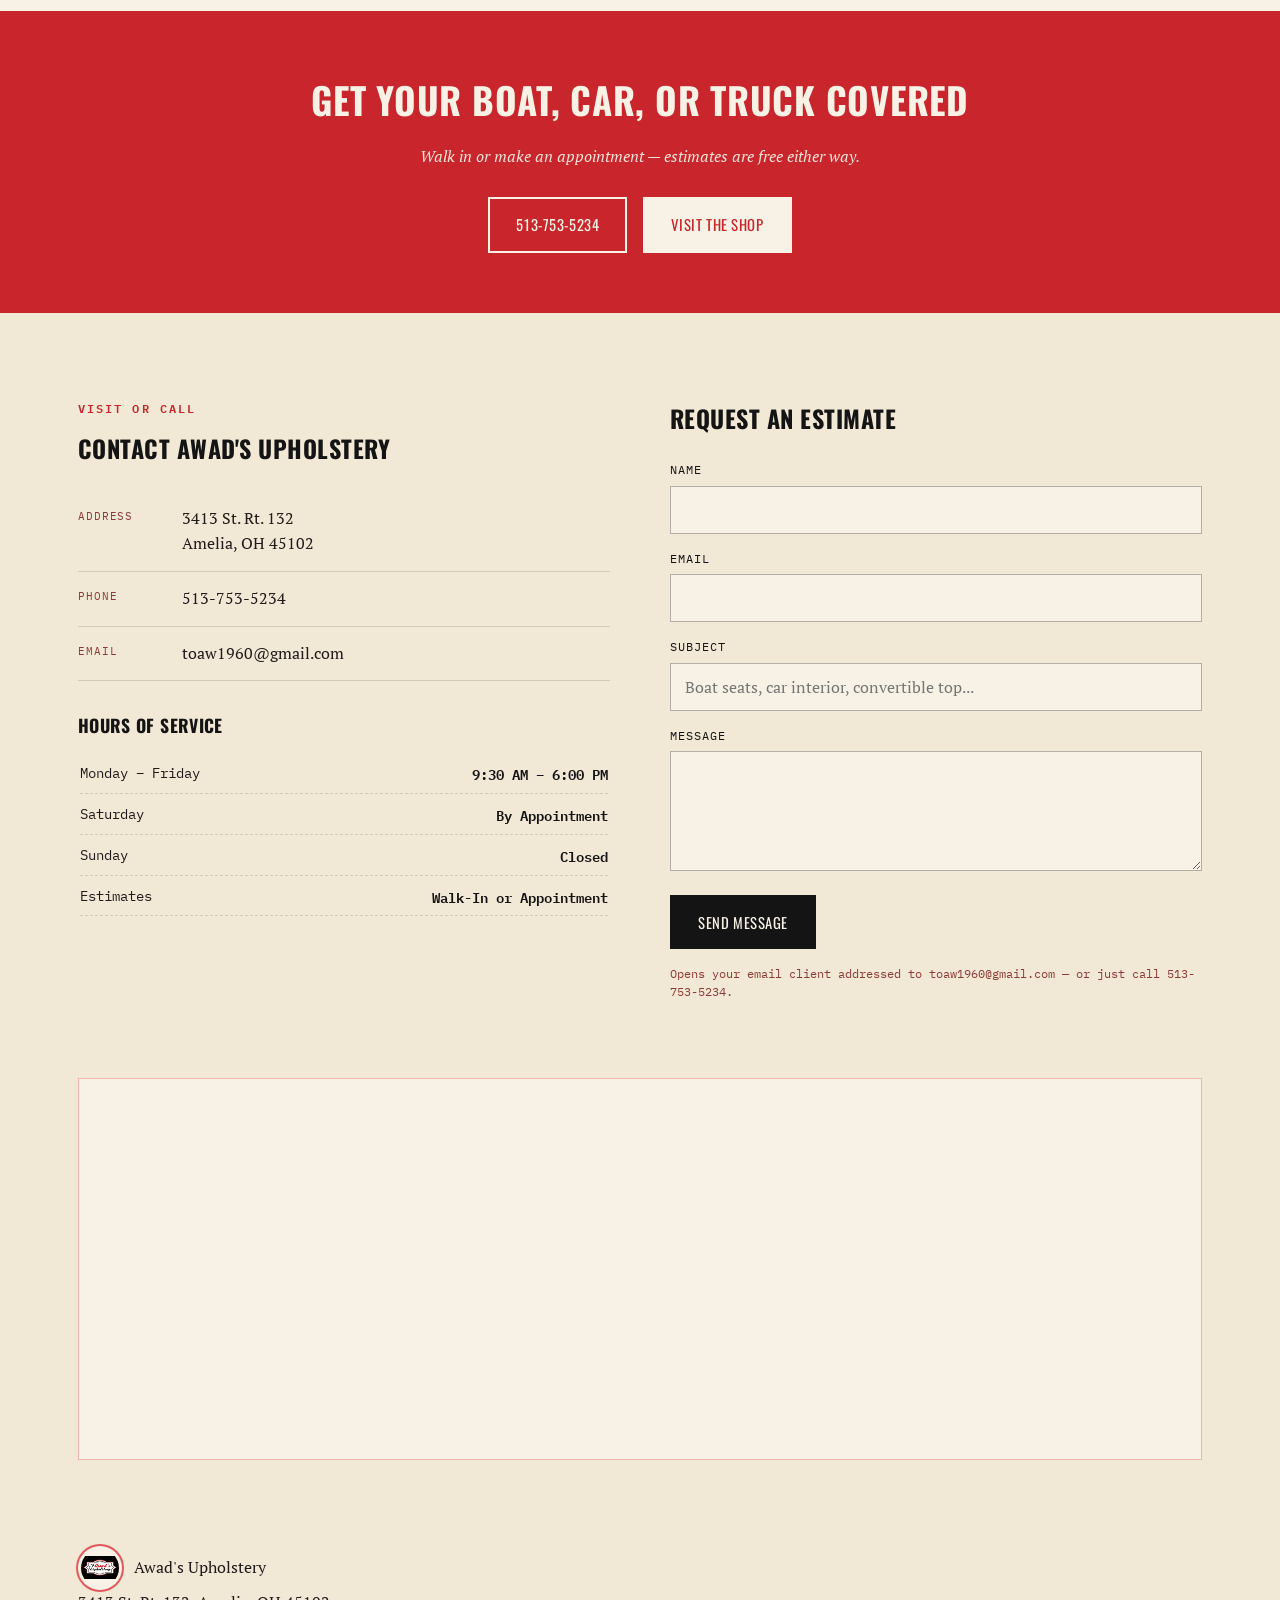
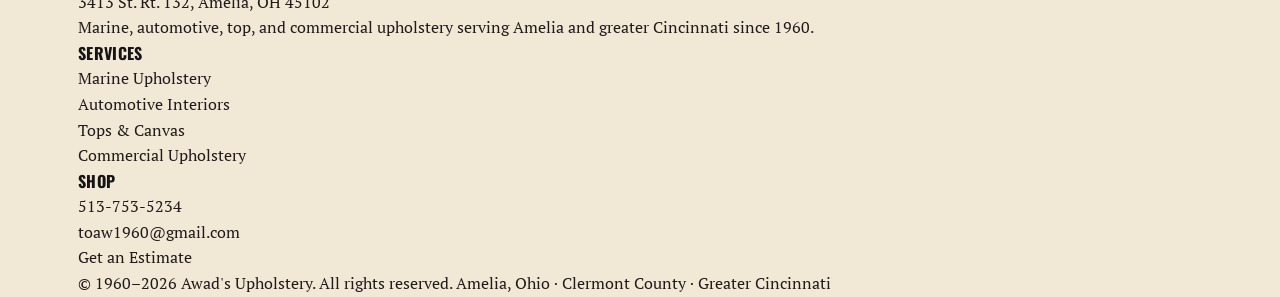
==== commit be7a77b3: "Build out multi-page site with dedicated service pages for SEO Extract shared CSS to css/styles.css," ====
--- a/index.html
+++ b/index.html
@@ -16,6 +16,7 @@
 <link rel="preconnect" href="https://fonts.googleapis.com">
 <link rel="preconnect" href="https://fonts.gstatic.com" crossorigin>
 <link href="https://fonts.googleapis.com/css2?family=Oswald:wght@400;500;600;700&family=PT+Serif:ital,wght@0,400;0,700;1,400&family=IBM+Plex+Mono:wght@500;600&display=swap" rel="stylesheet">
+<link rel="stylesheet" href="css/styles.css">
 
 <script type="application/ld+json">
 {
@@ -65,327 +66,6 @@
 }
 </script>
 
-<style>
-  :root{
-    --navy:#141414;
-    --navy-deep:#000000;
-    --canvas:#F1E8D6;
-    --canvas-light:#F8F2E6;
-    --tan:#8C3A35;
-    --rust:#C8262C;
-    --brass:#E2585B;
-    --ink:#211A1A;
-    --display: 'Oswald', sans-serif;
-    --body: 'PT Serif', serif;
-    --mono: 'IBM Plex Mono', monospace;
-  }
-
-  *{box-sizing:border-box; margin:0; padding:0;}
-  html{scroll-behavior:smooth;}
-  body{
-    font-family:var(--body);
-    color:var(--ink);
-    background:var(--canvas);
-    line-height:1.6;
-    -webkit-font-smoothing:antialiased;
-  }
-  img{max-width:100%; display:block;}
-  a{color:inherit; text-decoration:none;}
-  ul{list-style:none;}
-  h1,h2,h3,h4{font-family:var(--display); text-transform:uppercase; letter-spacing:0.02em; color:var(--navy);}
-  .eyebrow{
-    font-family:var(--mono);
-    font-size:0.72rem;
-    letter-spacing:0.18em;
-    text-transform:uppercase;
-    color:var(--rust);
-    font-weight:600;
-  }
-  .wrap{max-width:1180px; margin:0 auto; padding:0 28px;}
-  .btn{
-    display:inline-flex;
-    align-items:center;
-    gap:8px;
-    font-family:var(--display);
-    text-transform:uppercase;
-    letter-spacing:0.04em;
-    font-size:0.92rem;
-    padding:14px 26px;
-    border:2px solid transparent;
-    cursor:pointer;
-    transition:all .18s ease;
-  }
-  .btn-rust{background:var(--rust); color:var(--canvas-light); border-color:var(--rust);}
-  .btn-rust:hover{background:transparent; color:var(--rust);}
-  .btn-outline{background:transparent; color:var(--canvas-light); border-color:var(--canvas-light);}
-  .btn-outline:hover{background:var(--canvas-light); color:var(--navy);}
-  .btn-navy{background:var(--navy); color:var(--canvas-light); border-color:var(--navy);}
-  .btn-navy:hover{background:transparent; color:var(--navy);}
-
-  /* stitch divider — the signature motif */
-  .stitch{
-    width:100%;
-    height:14px;
-    background-repeat:repeat-x;
-    background-position:center;
-    background-size:26px 14px;
-    background-image:
-      linear-gradient(90deg, transparent 46%, currentColor 46%, currentColor 54%, transparent 54%),
-      linear-gradient(90deg, currentColor 0, currentColor 100%);
-    background-size:26px 14px, 100% 1px;
-    background-position:center, center;
-  }
-  .stitch.navy{color:var(--navy);}
-  .stitch.brass{color:var(--brass);}
-  .stitch.rust{color:var(--rust);}
-
-  /* HEADER */
-  header{
-    position:sticky; top:0; z-index:50;
-    background:var(--navy);
-    border-bottom:3px solid var(--brass);
-  }
-  .nav-row{
-    display:flex; align-items:center; justify-content:space-between;
-    padding:16px 28px;
-    max-width:1180px; margin:0 auto;
-  }
-  .logo{
-    display:flex; align-items:center; gap:12px;
-    font-family:var(--display); font-weight:700; font-size:1.35rem;
-    color:var(--canvas-light); letter-spacing:0.02em; line-height:1;
-  }
-  .logo-badge{
-    width:52px; height:52px; border-radius:50%;
-    background:var(--canvas-light);
-    display:flex; align-items:center; justify-content:center;
-    padding:3px; flex-shrink:0;
-    box-shadow:0 0 0 2px var(--brass);
-  }
-  .logo-badge img{width:100%; height:100%; object-fit:contain; border-radius:50%;}
-  .logo-text{display:flex; flex-direction:column;}
-  .logo-text span{font-family:var(--mono); font-size:0.6rem; letter-spacing:0.22em; color:var(--brass); margin-top:4px; font-weight:500;}
-  nav ul{display:flex; gap:30px; align-items:center;}
-  nav a{
-    font-family:var(--display); font-size:0.85rem; letter-spacing:0.05em;
-    text-transform:uppercase; color:var(--canvas-light); opacity:.88;
-    padding:6px 2px; border-bottom:2px solid transparent;
-  }
-  nav a:hover{opacity:1; border-color:var(--brass);}
-  .nav-phone{
-    font-family:var(--mono); color:var(--brass); font-size:0.9rem; font-weight:600;
-    display:flex; align-items:center; gap:8px;
-  }
-  .menu-toggle{display:none; background:none; border:none; color:var(--canvas-light); font-size:1.6rem; cursor:pointer;}
-
-  /* HERO */
-  .hero{
-    background:
-      radial-gradient(ellipse at 15% 20%, rgba(226,88,91,0.12), transparent 55%),
-      linear-gradient(180deg, var(--navy) 0%, var(--navy-deep) 100%);
-    color:var(--canvas-light);
-    padding:88px 0 70px;
-    position:relative;
-    overflow:hidden;
-  }
-  .hero::before{
-    content:"";
-    position:absolute; inset:0;
-    background-image: repeating-linear-gradient(115deg, rgba(226,88,91,0.05) 0px, rgba(226,88,91,0.05) 1px, transparent 1px, transparent 34px);
-    pointer-events:none;
-  }
-  .hero-grid{
-    display:grid; grid-template-columns:1.15fr 0.85fr; gap:56px; align-items:center;
-    position:relative; z-index:1;
-  }
-  .hero h1{
-    color:var(--canvas-light);
-    font-size:clamp(2.2rem, 4.6vw, 3.6rem);
-    line-height:1.06;
-    margin:16px 0 20px;
-  }
-  .hero h1 em{font-style:normal; color:var(--brass);}
-  .hero p.lede{
-    font-family:var(--body); font-style:italic; font-size:1.15rem;
-    color:#D9CFB8; max-width:52ch; margin-bottom:30px;
-  }
-  .hero-badges{display:flex; gap:14px; margin-top:34px; flex-wrap:wrap;}
-  .badge{
-    font-family:var(--mono); font-size:0.72rem; letter-spacing:0.06em;
-    border:1px solid rgba(241,232,214,0.3); padding:8px 14px;
-    color:#D9CFB8; text-transform:uppercase;
-  }
-  .cta-row{display:flex; gap:16px; flex-wrap:wrap;}
-  .hero-panel{
-    border:1px solid rgba(226,88,91,0.4);
-    background:rgba(20,20,20,0.4);
-    padding:34px 30px;
-  }
-  .hero-panel h3{color:var(--brass); font-size:1rem; margin-bottom:18px; letter-spacing:0.08em;}
-  .hero-panel .est-since{
-    font-family:var(--display); font-weight:700; font-size:4.2rem; line-height:1;
-    color:var(--canvas-light); margin-bottom:6px;
-  }
-  .hero-panel .est-since + p{font-family:var(--mono); font-size:0.78rem; color:var(--brass); letter-spacing:0.1em; margin-bottom:26px;}
-  .hero-stat-list{display:flex; flex-direction:column; gap:14px;}
-  .hero-stat-list li{
-    display:flex; justify-content:space-between; font-family:var(--mono); font-size:0.82rem;
-    color:#D9CFB8; border-bottom:1px dashed rgba(241,232,214,0.2); padding-bottom:10px;
-  }
-  .hero-stat-list li b{color:var(--canvas-light); font-weight:600;}
-
-  /* TRUST STRIP */
-  .trust{background:var(--canvas-light); border-bottom:1px solid rgba(20,20,20,0.1);}
-  .trust-grid{
-    display:grid; grid-template-columns:repeat(4,1fr);
-    padding:34px 0;
-  }
-  .trust-item{
-    text-align:center; padding:0 18px; border-left:1px solid rgba(20,20,20,0.12);
-  }
-  .trust-item:first-child{border-left:none;}
-  .trust-item .num{font-family:var(--display); font-size:1.9rem; color:var(--rust); font-weight:600;}
-  .trust-item .cap{font-family:var(--mono); font-size:0.7rem; letter-spacing:0.08em; text-transform:uppercase; color:var(--navy); opacity:.75; margin-top:4px;}
-
-  section{padding:86px 0;}
-  .section-head{max-width:640px; margin-bottom:52px;}
-  .section-head h2{font-size:clamp(1.7rem,3vw,2.5rem); margin:12px 0 14px;}
-  .section-head p{font-family:var(--body); color:#4a4436; font-size:1.05rem;}
-
-  /* SERVICES */
-  .services{background:var(--canvas);}
-  .service-grid{display:grid; grid-template-columns:repeat(4,1fr); gap:24px;}
-  .service-card{
-    background:var(--canvas-light);
-    border:1px solid rgba(20,20,20,0.14);
-    position:relative;
-    padding:0 0 30px;
-    transition:transform .2s ease, box-shadow .2s ease;
-  }
-  .service-card:hover{transform:translateY(-6px); box-shadow:0 18px 30px -18px rgba(20,20,20,0.35);}
-  .service-card .stitch{margin-bottom:0;}
-  .service-media{
-    height:190px; overflow:hidden;
-    background:var(--navy);
-  }
-  .service-media img{width:100%; height:100%; object-fit:cover; transition:transform .3s ease;}
-  .service-card:hover .service-media img{transform:scale(1.05);}
-  .service-media.icon{display:flex; align-items:center; justify-content:center; color:var(--brass);}
-  .service-media.icon svg{width:52px; height:52px;}
-  .service-body{padding:22px 22px 0;}
-  .service-body .eyebrow{margin-bottom:8px;}
-  .service-body h3{font-size:1.25rem; margin-bottom:10px;}
-  .service-body p{font-size:0.96rem; color:#4a4436; margin-bottom:16px;}
-  .service-body .kw{font-family:var(--mono); font-size:0.72rem; color:var(--tan); letter-spacing:0.02em;}
-
-  /* ABOUT */
-  .about{background:var(--navy); color:var(--canvas-light); position:relative; overflow:hidden;}
-  .about-grid{display:grid; grid-template-columns:0.9fr 1.1fr; gap:60px; align-items:center;}
-  .about-frame{
-    border:1px solid rgba(226,88,91,0.5);
-    padding:14px;
-    position:relative;
-  }
-  .about-frame img{filter:grayscale(15%) contrast(1.05);}
-  .stamp{
-    position:absolute; top:-18px; right:-18px;
-    background:var(--rust); color:var(--canvas-light);
-    font-family:var(--display); font-weight:700; text-transform:uppercase;
-    font-size:0.92rem; letter-spacing:0.05em;
-    padding:14px 16px; transform:rotate(6deg);
-    border:2px solid var(--canvas-light);
-    box-shadow:0 8px 18px rgba(0,0,0,0.35);
-    text-align:center; line-height:1.3;
-  }
-  .about h2{color:var(--canvas-light);}
-  .about .eyebrow{color:var(--brass);}
-  .about p{font-family:var(--body); color:#D9CFB8; margin-bottom:16px; font-size:1.03rem;}
-  .about-founder{
-    margin-top:24px; padding-top:20px; border-top:1px dashed rgba(226,88,91,0.4);
-    font-family:var(--mono); font-size:0.8rem; color:var(--brass);
-  }
-
-  /* SERVICE AREA */
-  .area{background:var(--canvas-light);}
-  .area-grid{display:grid; grid-template-columns:1fr 1fr; gap:60px; align-items:start;}
-  .chip-cloud{display:flex; flex-wrap:wrap; gap:10px;}
-  .chip{
-    font-family:var(--mono); font-size:0.82rem;
-    border:1px solid var(--navy); color:var(--navy);
-    padding:9px 16px;
-  }
-  .chip.hub{background:var(--navy); color:var(--canvas-light); font-weight:600;}
-  .area-copy p{font-family:var(--body); color:#4a4436; margin-bottom:16px; font-size:1.02rem;}
-  .mile-note{
-    margin-top:22px; font-family:var(--mono); font-size:0.78rem; color:var(--tan);
-    border-left:3px solid var(--brass); padding-left:14px;
-  }
-
-  /* CTA BANNER */
-  .cta-banner{
-    background:var(--rust); color:var(--canvas-light);
-    padding:60px 0; text-align:center;
-  }
-  .cta-banner h2{color:var(--canvas-light); font-size:clamp(1.6rem,3.4vw,2.3rem); margin-bottom:14px;}
-  .cta-banner p{font-family:var(--body); font-style:italic; margin-bottom:28px; opacity:.92;}
-  .cta-banner .cta-row{justify-content:center;}
-
-  /* CONTACT */
-  .contact{background:var(--canvas);}
-  .contact-grid{display:grid; grid-template-columns:1fr 1fr; gap:60px;}
-  .map-frame{
-    grid-column:1 / -1; margin-top:16px;
-    border:1px solid rgba(226,88,91,0.4); padding:10px;
-    background:var(--canvas-light);
-  }
-  .map-frame iframe{display:block; width:100%; height:360px; border:0;}
-  .info-block h3{font-size:1.1rem; margin-bottom:14px; color:var(--navy);}
-  .info-line{
-    display:flex; gap:14px; padding:14px 0; border-bottom:1px solid rgba(20,20,20,0.14);
-    font-family:var(--body); font-size:1rem;
-  }
-  .info-line .lbl{font-family:var(--mono); font-size:0.7rem; text-transform:uppercase; letter-spacing:0.08em; color:var(--tan); min-width:90px; padding-top:2px;}
-  .hours-table{width:100%; margin-top:6px;}
-  .hours-table td{font-family:var(--mono); font-size:0.85rem; padding:8px 0; border-bottom:1px dashed rgba(20,20,20,0.14);}
-  .hours-table td:last-child{text-align:right; color:var(--navy); font-weight:600;}
-
-  form{display:flex; flex-direction:column; gap:16px;}
-  form label{font-family:var(--mono); font-size:0.72rem; text-transform:uppercase; letter-spacing:0.08em; color:var(--navy); margin-bottom:6px; display:block;}
-  form input, form textarea{
-    width:100%; padding:13px 14px; font-family:var(--body); font-size:0.98rem;
-    border:1px solid rgba(20,20,20,0.3); background:var(--canvas-light); color:var(--ink);
-  }
-  form input:focus, form textarea:focus{outline:2px solid var(--brass); outline-offset:1px;}
-  form textarea{min-height:120px; resize:vertical;}
-  .form-note{font-family:var(--mono); font-size:0.72rem; color:var(--tan);}
-
-  footer{background:var(--navy-deep); color:#C9C2BE; padding:50px 0 26px;}
-  .footer-grid{display:grid; grid-template-columns:1.3fr 1fr 1fr; gap:40px; margin-bottom:36px;}
-  .footer-logo{font-family:var(--display); color:var(--canvas-light); font-size:1.2rem; text-transform:uppercase; margin-bottom:12px;}
-  footer p{font-family:var(--body); font-size:0.92rem; color:#A69C96; margin-bottom:8px;}
-  footer h4{font-family:var(--mono); font-size:0.72rem; letter-spacing:0.1em; text-transform:uppercase; color:var(--brass); margin-bottom:14px;}
-  footer ul li{margin-bottom:9px; font-family:var(--body); font-size:0.9rem;}
-  footer ul li a:hover{color:var(--canvas-light);}
-  .footer-bottom{
-    border-top:1px solid rgba(226,88,91,0.15); padding-top:20px;
-    display:flex; justify-content:space-between; flex-wrap:wrap; gap:10px;
-    font-family:var(--mono); font-size:0.72rem; color:#7A716C;
-  }
-
-  @media (max-width:1100px){
-    .service-grid{grid-template-columns:repeat(2,1fr);}
-  }
-
-  @media (max-width:920px){
-    nav ul, .nav-phone{display:none;}
-    .menu-toggle{display:block;}
-    .hero-grid, .about-grid, .area-grid, .contact-grid{grid-template-columns:1fr;}
-    .service-grid{grid-template-columns:1fr;}
-    .trust-grid{grid-template-columns:repeat(2,1fr); row-gap:24px;}
-    .trust-item:nth-child(3){border-left:none;}
-    section{padding:60px 0;}
-  }
-</style>
 </head>
 <body>
 
@@ -397,7 +77,15 @@
     </a>
     <nav>
       <ul>
-        <li><a href="#services">Services</a></li>
+        <li class="has-dropdown">
+          <a href="#services">Services</a>
+          <ul class="dropdown">
+            <li><a href="marine-upholstery.html">Marine Upholstery</a></li>
+            <li><a href="automotive-upholstery.html">Automotive Upholstery</a></li>
+            <li><a href="convertible-truck-tops.html">Convertible &amp; Truck Tops</a></li>
+            <li><a href="commercial-upholstery.html">Commercial Upholstery</a></li>
+          </ul>
+        </li>
         <li><a href="#about">About</a></li>
         <li><a href="#area">Service Area</a></li>
         <li><a href="#contact">Contact</a></li>
@@ -464,48 +152,52 @@
     <div class="service-grid">
 
       <div class="service-card">
-        <div class="service-media"><img src="images/marine-boat.jpg" alt="Boat seat and marine upholstery repair at Awad's Upholstery"></div>
+        <a href="marine-upholstery.html"><div class="service-media"><img src="images/marine-boat.jpg" alt="Boat seat and marine upholstery repair at Awad's Upholstery"></div></a>
         <div class="stitch navy"></div>
         <div class="service-body">
           <p class="eyebrow">Marine</p>
-          <h3>Boat Seat &amp; Marine Upholstery</h3>
+          <h3><a href="marine-upholstery.html">Boat Seat &amp; Marine Upholstery</a></h3>
           <p>Boat seat repair, pontoon and ski boat cushions, marine vinyl replacement, and canvas biminis for boaters on the Ohio River and East Fork Lake.</p>
           <p class="kw">Serving Cincinnati &amp; New Richmond boaters</p>
+          <a href="marine-upholstery.html" class="card-link">Learn More →</a>
         </div>
       </div>
 
       <div class="service-card">
-        <div class="service-media"><img src="images/automotive-interior.jpg" alt="Car interior seat upholstery restoration at Awad's Upholstery"></div>
+        <a href="automotive-upholstery.html"><div class="service-media"><img src="images/automotive-interior.jpg" alt="Car interior seat upholstery restoration at Awad's Upholstery"></div></a>
         <div class="stitch navy"></div>
         <div class="service-body">
           <p class="eyebrow">Automotive</p>
-          <h3>Car &amp; Truck Interior Upholstery</h3>
+          <h3><a href="automotive-upholstery.html">Car &amp; Truck Interior Upholstery</a></h3>
           <p>Seat upholstery, headliners, door panels, and full interior restorations — trusted by Amelia and Cincinnati drivers since 1960.</p>
           <p class="kw">Auto interiors, Batavia &amp; Milford OH</p>
+          <a href="automotive-upholstery.html" class="card-link">Learn More →</a>
         </div>
       </div>
 
       <div class="service-card">
-        <div class="service-media"><img src="images/tops-convertible.jpg" alt="Convertible top replacement at Awad's Upholstery in Amelia, Ohio"></div>
+        <a href="convertible-truck-tops.html"><div class="service-media"><img src="images/tops-convertible.jpg" alt="Convertible top replacement at Awad's Upholstery in Amelia, Ohio"></div></a>
         <div class="stitch navy"></div>
         <div class="service-body">
           <p class="eyebrow">Tops</p>
-          <h3>Convertible &amp; Truck Tops</h3>
+          <h3><a href="convertible-truck-tops.html">Convertible &amp; Truck Tops</a></h3>
           <p>Convertible top replacement, truck bed tops, and canvas work fitted and sewn in-house for a clean, factory-tight finish.</p>
           <p class="kw">Convertible tops, Greater Cincinnati</p>
+          <a href="convertible-truck-tops.html" class="card-link">Learn More →</a>
         </div>
       </div>
 
       <div class="service-card">
-        <div class="service-media icon">
+        <a href="commercial-upholstery.html"><div class="service-media icon">
           <svg viewBox="0 0 24 24" fill="none" stroke="currentColor" stroke-width="1.5"><path d="M4 10h16M4 10a2 2 0 00-2 2v7h2m18-9a2 2 0 012 2v7h-2M6 19v2m12-2v2M6 10V6a2 2 0 012-2h8a2 2 0 012 2v4M2 19h20"/></svg>
-        </div>
+        </div></a>
         <div class="stitch navy"></div>
         <div class="service-body">
           <p class="eyebrow">Commercial</p>
-          <h3>Restaurant &amp; Commercial Upholstery</h3>
+          <h3><a href="commercial-upholstery.html">Restaurant &amp; Commercial Upholstery</a></h3>
           <p>Restaurant booth and chair reupholstery, waiting room and office seating, and other commercial vinyl work built to hold up to daily use.</p>
           <p class="kw">Commercial upholstery, Cincinnati &amp; Clermont County</p>
+          <a href="commercial-upholstery.html" class="card-link">Learn More →</a>
         </div>
       </div>
 
@@ -624,10 +316,10 @@
       <div>
         <h4>Services</h4>
         <ul>
-          <li><a href="#services">Marine Upholstery</a></li>
-          <li><a href="#services">Automotive Interiors</a></li>
-          <li><a href="#services">Tops &amp; Canvas</a></li>
-          <li><a href="#services">Commercial Upholstery</a></li>
+          <li><a href="marine-upholstery.html">Marine Upholstery</a></li>
+          <li><a href="automotive-upholstery.html">Automotive Interiors</a></li>
+          <li><a href="convertible-truck-tops.html">Tops &amp; Canvas</a></li>
+          <li><a href="commercial-upholstery.html">Commercial Upholstery</a></li>
         </ul>
       </div>
       <div>
--- a/css/styles.css
+++ b/css/styles.css
@@ -0,0 +1,404 @@
+:root{
+  --navy:#141414;
+  --navy-deep:#000000;
+  --canvas:#F1E8D6;
+  --canvas-light:#F8F2E6;
+  --tan:#8C3A35;
+  --rust:#C8262C;
+  --brass:#E2585B;
+  --ink:#211A1A;
+  --display: 'Oswald', sans-serif;
+  --body: 'PT Serif', serif;
+  --mono: 'IBM Plex Mono', monospace;
+}
+
+*{box-sizing:border-box; margin:0; padding:0;}
+html{scroll-behavior:smooth;}
+body{
+  font-family:var(--body);
+  color:var(--ink);
+  background:var(--canvas);
+  line-height:1.6;
+  -webkit-font-smoothing:antialiased;
+}
+img{max-width:100%; display:block;}
+a{color:inherit; text-decoration:none;}
+ul{list-style:none;}
+h1,h2,h3,h4{font-family:var(--display); text-transform:uppercase; letter-spacing:0.02em; color:var(--navy);}
+.eyebrow{
+  font-family:var(--mono);
+  font-size:0.72rem;
+  letter-spacing:0.18em;
+  text-transform:uppercase;
+  color:var(--rust);
+  font-weight:600;
+}
+.wrap{max-width:1180px; margin:0 auto; padding:0 28px;}
+.btn{
+  display:inline-flex;
+  align-items:center;
+  gap:8px;
+  font-family:var(--display);
+  text-transform:uppercase;
+  letter-spacing:0.04em;
+  font-size:0.92rem;
+  padding:14px 26px;
+  border:2px solid transparent;
+  cursor:pointer;
+  transition:all .18s ease;
+}
+.btn-rust{background:var(--rust); color:var(--canvas-light); border-color:var(--rust);}
+.btn-rust:hover{background:transparent; color:var(--rust);}
+.btn-outline{background:transparent; color:var(--canvas-light); border-color:var(--canvas-light);}
+.btn-outline:hover{background:var(--canvas-light); color:var(--navy);}
+.btn-navy{background:var(--navy); color:var(--canvas-light); border-color:var(--navy);}
+.btn-navy:hover{background:transparent; color:var(--navy);}
+
+/* stitch divider — the signature motif */
+.stitch{
+  width:100%;
+  height:14px;
+  background-repeat:repeat-x;
+  background-position:center;
+  background-size:26px 14px;
+  background-image:
+    linear-gradient(90deg, transparent 46%, currentColor 46%, currentColor 54%, transparent 54%),
+    linear-gradient(90deg, currentColor 0, currentColor 100%);
+  background-size:26px 14px, 100% 1px;
+  background-position:center, center;
+}
+.stitch.navy{color:var(--navy);}
+.stitch.brass{color:var(--brass);}
+.stitch.rust{color:var(--rust);}
+
+/* HEADER */
+header{
+  position:sticky; top:0; z-index:50;
+  background:var(--navy);
+  border-bottom:3px solid var(--brass);
+}
+.nav-row{
+  display:flex; align-items:center; justify-content:space-between;
+  padding:16px 28px;
+  max-width:1180px; margin:0 auto;
+}
+.logo{
+  display:flex; align-items:center; gap:12px;
+  font-family:var(--display); font-weight:700; font-size:1.35rem;
+  color:var(--canvas-light); letter-spacing:0.02em; line-height:1;
+}
+.logo-badge{
+  width:52px; height:52px; border-radius:50%;
+  background:var(--canvas-light);
+  display:flex; align-items:center; justify-content:center;
+  padding:3px; flex-shrink:0;
+  box-shadow:0 0 0 2px var(--brass);
+}
+.logo-badge img{width:100%; height:100%; object-fit:contain; border-radius:50%;}
+.logo-text{display:flex; flex-direction:column;}
+.logo-text span{font-family:var(--mono); font-size:0.6rem; letter-spacing:0.22em; color:var(--brass); margin-top:4px; font-weight:500;}
+nav ul{display:flex; gap:30px; align-items:center;}
+nav a{
+  font-family:var(--display); font-size:0.85rem; letter-spacing:0.05em;
+  text-transform:uppercase; color:var(--canvas-light); opacity:.88;
+  padding:6px 2px; border-bottom:2px solid transparent;
+}
+nav a:hover{opacity:1; border-color:var(--brass);}
+.nav-phone{
+  font-family:var(--mono); color:var(--brass); font-size:0.9rem; font-weight:600;
+  display:flex; align-items:center; gap:8px;
+}
+.menu-toggle{display:none; background:none; border:none; color:var(--canvas-light); font-size:1.6rem; cursor:pointer;}
+
+/* nav dropdown */
+.has-dropdown{position:relative;}
+.has-dropdown > a{display:flex; align-items:center; gap:5px;}
+.has-dropdown > a::after{content:"▾"; font-size:0.7em;}
+.dropdown{
+  display:none; flex-direction:column;
+  position:absolute; top:100%; left:0; margin-top:12px;
+  background:var(--navy); border:1px solid rgba(226,88,91,0.35);
+  min-width:230px; padding:8px 0; gap:0;
+  box-shadow:0 18px 30px -14px rgba(0,0,0,0.5);
+}
+.has-dropdown:hover .dropdown,
+.has-dropdown:focus-within .dropdown{display:flex;}
+.dropdown li{width:100%;}
+.dropdown a{
+  display:block; padding:11px 18px; font-size:0.78rem;
+  border-bottom:none; white-space:nowrap; opacity:.85;
+}
+.dropdown a:hover{opacity:1; background:rgba(226,88,91,0.12);}
+
+/* HERO */
+.hero{
+  background:
+    radial-gradient(ellipse at 15% 20%, rgba(226,88,91,0.12), transparent 55%),
+    linear-gradient(180deg, var(--navy) 0%, var(--navy-deep) 100%);
+  color:var(--canvas-light);
+  padding:88px 0 70px;
+  position:relative;
+  overflow:hidden;
+}
+.hero::before{
+  content:"";
+  position:absolute; inset:0;
+  background-image: repeating-linear-gradient(115deg, rgba(226,88,91,0.05) 0px, rgba(226,88,91,0.05) 1px, transparent 1px, transparent 34px);
+  pointer-events:none;
+}
+.hero-grid{
+  display:grid; grid-template-columns:1.15fr 0.85fr; gap:56px; align-items:center;
+  position:relative; z-index:1;
+}
+.hero h1{
+  color:var(--canvas-light);
+  font-size:clamp(2.2rem, 4.6vw, 3.6rem);
+  line-height:1.06;
+  margin:16px 0 20px;
+}
+.hero h1 em{font-style:normal; color:var(--brass);}
+.hero p.lede{
+  font-family:var(--body); font-style:italic; font-size:1.15rem;
+  color:#D9CFB8; max-width:52ch; margin-bottom:30px;
+}
+.hero-badges{display:flex; gap:14px; margin-top:34px; flex-wrap:wrap;}
+.badge{
+  font-family:var(--mono); font-size:0.72rem; letter-spacing:0.06em;
+  border:1px solid rgba(241,232,214,0.3); padding:8px 14px;
+  color:#D9CFB8; text-transform:uppercase;
+}
+.cta-row{display:flex; gap:16px; flex-wrap:wrap;}
+.hero-panel{
+  border:1px solid rgba(226,88,91,0.4);
+  background:rgba(20,20,20,0.4);
+  padding:34px 30px;
+}
+.hero-panel h3{color:var(--brass); font-size:1rem; margin-bottom:18px; letter-spacing:0.08em;}
+.hero-panel .est-since{
+  font-family:var(--display); font-weight:700; font-size:4.2rem; line-height:1;
+  color:var(--canvas-light); margin-bottom:6px;
+}
+.hero-panel .est-since + p{font-family:var(--mono); font-size:0.78rem; color:var(--brass); letter-spacing:0.1em; margin-bottom:26px;}
+.hero-stat-list{display:flex; flex-direction:column; gap:14px;}
+.hero-stat-list li{
+  display:flex; justify-content:space-between; font-family:var(--mono); font-size:0.82rem;
+  color:#D9CFB8; border-bottom:1px dashed rgba(241,232,214,0.2); padding-bottom:10px;
+}
+.hero-stat-list li b{color:var(--canvas-light); font-weight:600;}
+
+/* page hero (service pages) */
+.page-hero .hero-photo{
+  border:1px solid rgba(226,88,91,0.4); padding:10px; background:rgba(20,20,20,0.4);
+}
+.page-hero .hero-photo img{filter:grayscale(10%) contrast(1.05);}
+
+/* breadcrumb */
+.breadcrumb{
+  background:var(--navy-deep); padding:14px 0;
+  font-family:var(--mono); font-size:0.74rem; letter-spacing:0.04em;
+  color:#B9AFAA;
+}
+.breadcrumb a{color:var(--brass);}
+.breadcrumb a:hover{text-decoration:underline;}
+.breadcrumb span.sep{margin:0 8px; opacity:.5;}
+
+/* TRUST STRIP */
+.trust{background:var(--canvas-light); border-bottom:1px solid rgba(20,20,20,0.1);}
+.trust-grid{
+  display:grid; grid-template-columns:repeat(4,1fr);
+  padding:34px 0;
+}
+.trust-item{
+  text-align:center; padding:0 18px; border-left:1px solid rgba(20,20,20,0.12);
+}
+.trust-item:first-child{border-left:none;}
+.trust-item .num{font-family:var(--display); font-size:1.9rem; color:var(--rust); font-weight:600;}
+.trust-item .cap{font-family:var(--mono); font-size:0.7rem; letter-spacing:0.08em; text-transform:uppercase; color:var(--navy); opacity:.75; margin-top:4px;}
+
+section{padding:86px 0;}
+.section-head{max-width:640px; margin-bottom:52px;}
+.section-head h2{font-size:clamp(1.7rem,3vw,2.5rem); margin:12px 0 14px;}
+.section-head p{font-family:var(--body); color:#4a4436; font-size:1.05rem;}
+
+/* SERVICES */
+.services{background:var(--canvas);}
+.service-grid{display:grid; grid-template-columns:repeat(4,1fr); gap:24px;}
+.service-card{
+  background:var(--canvas-light);
+  border:1px solid rgba(20,20,20,0.14);
+  position:relative;
+  padding:0 0 30px;
+  transition:transform .2s ease, box-shadow .2s ease;
+}
+.service-card:hover{transform:translateY(-6px); box-shadow:0 18px 30px -18px rgba(20,20,20,0.35);}
+.service-card .stitch{margin-bottom:0;}
+.service-media{
+  height:190px; overflow:hidden;
+  background:var(--navy);
+}
+.service-media img{width:100%; height:100%; object-fit:cover; transition:transform .3s ease;}
+.service-card:hover .service-media img{transform:scale(1.05);}
+.service-media.icon{display:flex; align-items:center; justify-content:center; color:var(--brass);}
+.service-media.icon svg{width:52px; height:52px;}
+.service-body{padding:22px 22px 0;}
+.service-body .eyebrow{margin-bottom:8px;}
+.service-body h3{font-size:1.25rem; margin-bottom:10px;}
+.service-body p{font-size:0.96rem; color:#4a4436; margin-bottom:16px;}
+.service-body .kw{font-family:var(--mono); font-size:0.72rem; color:var(--tan); letter-spacing:0.02em;}
+.card-link{
+  display:inline-flex; align-items:center; gap:6px;
+  font-family:var(--mono); font-size:0.76rem; font-weight:600;
+  color:var(--rust); letter-spacing:0.04em; text-transform:uppercase;
+  border-bottom:1px solid var(--rust); padding-bottom:2px;
+}
+.card-link:hover{color:var(--tan); border-color:var(--tan);}
+
+/* smaller related-services variant used on service pages */
+.related-grid{display:grid; grid-template-columns:repeat(3,1fr); gap:24px;}
+
+/* ABOUT */
+.about{background:var(--navy); color:var(--canvas-light); position:relative; overflow:hidden;}
+.about-grid{display:grid; grid-template-columns:0.9fr 1.1fr; gap:60px; align-items:center;}
+.about-frame{
+  border:1px solid rgba(226,88,91,0.5);
+  padding:14px;
+  position:relative;
+}
+.about-frame img{filter:grayscale(15%) contrast(1.05);}
+.stamp{
+  position:absolute; top:-18px; right:-18px;
+  background:var(--rust); color:var(--canvas-light);
+  font-family:var(--display); font-weight:700; text-transform:uppercase;
+  font-size:0.92rem; letter-spacing:0.05em;
+  padding:14px 16px; transform:rotate(6deg);
+  border:2px solid var(--canvas-light);
+  box-shadow:0 8px 18px rgba(0,0,0,0.35);
+  text-align:center; line-height:1.3;
+}
+.about h2{color:var(--canvas-light);}
+.about .eyebrow{color:var(--brass);}
+.about p{font-family:var(--body); color:#D9CFB8; margin-bottom:16px; font-size:1.03rem;}
+.about-founder{
+  margin-top:24px; padding-top:20px; border-top:1px dashed rgba(226,88,91,0.4);
+  font-family:var(--mono); font-size:0.8rem; color:var(--brass);
+}
+
+/* SERVICE AREA */
+.area{background:var(--canvas-light);}
+.area-grid{display:grid; grid-template-columns:1fr 1fr; gap:60px; align-items:start;}
+.chip-cloud{display:flex; flex-wrap:wrap; gap:10px;}
+.chip{
+  font-family:var(--mono); font-size:0.82rem;
+  border:1px solid var(--navy); color:var(--navy);
+  padding:9px 16px;
+}
+.chip.hub{background:var(--navy); color:var(--canvas-light); font-weight:600;}
+.area-copy p{font-family:var(--body); color:#4a4436; margin-bottom:16px; font-size:1.02rem;}
+.mile-note{
+  margin-top:22px; font-family:var(--mono); font-size:0.78rem; color:var(--tan);
+  border-left:3px solid var(--brass); padding-left:14px;
+}
+
+/* CTA BANNER */
+.cta-banner{
+  background:var(--rust); color:var(--canvas-light);
+  padding:60px 0; text-align:center;
+}
+.cta-banner h2{color:var(--canvas-light); font-size:clamp(1.6rem,3.4vw,2.3rem); margin-bottom:14px;}
+.cta-banner p{font-family:var(--body); font-style:italic; margin-bottom:28px; opacity:.92;}
+.cta-banner .cta-row{justify-content:center;}
+
+/* CONTACT */
+.contact{background:var(--canvas);}
+.contact-grid{display:grid; grid-template-columns:1fr 1fr; gap:60px;}
+.map-frame{
+  grid-column:1 / -1; margin-top:16px;
+  border:1px solid rgba(226,88,91,0.4); padding:10px;
+  background:var(--canvas-light);
+}
+.map-frame iframe{display:block; width:100%; height:360px; border:0;}
+.info-block h3{font-size:1.1rem; margin-bottom:14px; color:var(--navy);}
+.info-line{
+  display:flex; gap:14px; padding:14px 0; border-bottom:1px solid rgba(20,20,20,0.14);
+  font-family:var(--body); font-size:1rem;
+}
+.info-line .lbl{font-family:var(--mono); font-size:0.7rem; text-transform:uppercase; letter-spacing:0.08em; color:var(--tan); min-width:90px; padding-top:2px;}
+.hours-table{width:100%; margin-top:6px;}
+.hours-table td{font-family:var(--mono); font-size:0.85rem; padding:8px 0; border-bottom:1px dashed rgba(20,20,20,0.14);}
+.hours-table td:last-child{text-align:right; color:var(--navy); font-weight:600;}
+
+form{display:flex; flex-direction:column; gap:16px;}
+form label{font-family:var(--mono); font-size:0.72rem; text-transform:uppercase; letter-spacing:0.08em; color:var(--navy); margin-bottom:6px; display:block;}
+form input, form textarea{
+  width:100%; padding:13px 14px; font-family:var(--body); font-size:0.98rem;
+  border:1px solid rgba(20,20,20,0.3); background:var(--canvas-light); color:var(--ink);
+}
+form input:focus, form textarea:focus{outline:2px solid var(--brass); outline-offset:1px;}
+form textarea{min-height:120px; resize:vertical;}
+.form-note{font-family:var(--mono); font-size:0.72rem; color:var(--tan);}
+
+/* LONG-FORM CONTENT (service pages) */
+.content{background:var(--canvas-light);}
+.content-grid{display:grid; grid-template-columns:2fr 1fr; gap:64px; align-items:start;}
+.prose h2{font-size:1.5rem; margin:44px 0 16px;}
+.prose h2:first-child{margin-top:0;}
+.prose h3{font-size:1.1rem; color:var(--rust); margin:26px 0 10px; text-transform:none; letter-spacing:0;}
+.prose p{font-family:var(--body); color:#3c362f; font-size:1.03rem; margin-bottom:18px;}
+.prose ul{margin:0 0 20px; display:flex; flex-direction:column; gap:10px;}
+.prose ul li{
+  font-family:var(--body); color:#3c362f; font-size:1.01rem;
+  padding-left:22px; position:relative;
+}
+.prose ul li::before{
+  content:"✂"; position:absolute; left:0; top:0.1em;
+  color:var(--rust); font-size:0.85em;
+}
+.prose ol{margin:0 0 20px 22px; display:flex; flex-direction:column; gap:12px;}
+.prose ol li{font-family:var(--body); color:#3c362f; font-size:1.01rem;}
+.prose ol li::marker{color:var(--rust); font-weight:700; font-family:var(--mono);}
+
+/* sidebar CTA box on service pages */
+.side-cta{
+  background:var(--navy); color:var(--canvas-light);
+  padding:30px 26px; border:1px solid rgba(226,88,91,0.4); position:sticky; top:100px;
+}
+.side-cta h3{color:var(--canvas-light); font-size:1.05rem; margin-bottom:12px;}
+.side-cta p{font-family:var(--body); color:#D9CFB8; font-size:0.94rem; margin-bottom:20px;}
+.side-cta .btn{width:100%; justify-content:center; margin-bottom:12px;}
+.side-cta ul{display:flex; flex-direction:column; gap:10px; margin-top:22px; padding-top:20px; border-top:1px dashed rgba(226,88,91,0.35);}
+.side-cta ul li{font-family:var(--mono); font-size:0.78rem; color:var(--brass);}
+.side-cta ul li a{text-decoration:underline; opacity:.9;}
+.side-cta ul li a:hover{opacity:1;}
+
+/* FAQ */
+.faq-list{display:flex; flex-direction:column; gap:2px;}
+.faq-item{
+  background:var(--canvas-light); border:1px solid rgba(20,20,20,0.14);
+}
+.faq-item summary{
+  cursor:pointer; padding:18px 22px; font-family:var(--display);
+  font-size:1rem; text-transform:none; letter-spacing:0; color:var(--navy);
+  list-style:none; display:flex; justify-content:space-between; align-items:center; gap:16px;
+}
+.faq-item summary::-webkit-details-marker{display:none;}
+.faq-item summary::after{content:"+"; font-size:1.3rem; color:var(--rust); flex-shrink:0;}
+.faq-item[open] summary::after{content:"–";}
+.faq-item .faq-answer{padding:0 22px 20px; font-family:var(--body); color:#4a4436; font-size:0.98rem;}
+
+@media (max-width:1100px){
+  .service-grid{grid-template-columns:repeat(2,1fr);}
+  .related-grid{grid-template-columns:1fr 1fr;}
+}
+
+@media (max-width:920px){
+  nav ul, .nav-phone{display:none;}
+  .menu-toggle{display:block;}
+  .hero-grid, .about-grid, .area-grid, .contact-grid, .content-grid{grid-template-columns:1fr;}
+  .service-grid{grid-template-columns:1fr;}
+  .related-grid{grid-template-columns:1fr;}
+  .trust-grid{grid-template-columns:repeat(2,1fr); row-gap:24px;}
+  .trust-item:nth-child(3){border-left:none;}
+  section{padding:60px 0;}
+  .has-dropdown .dropdown{display:flex; position:static; border:none; background:none; margin-top:4px; padding-left:12px;}
+  .side-cta{position:static;}
+}
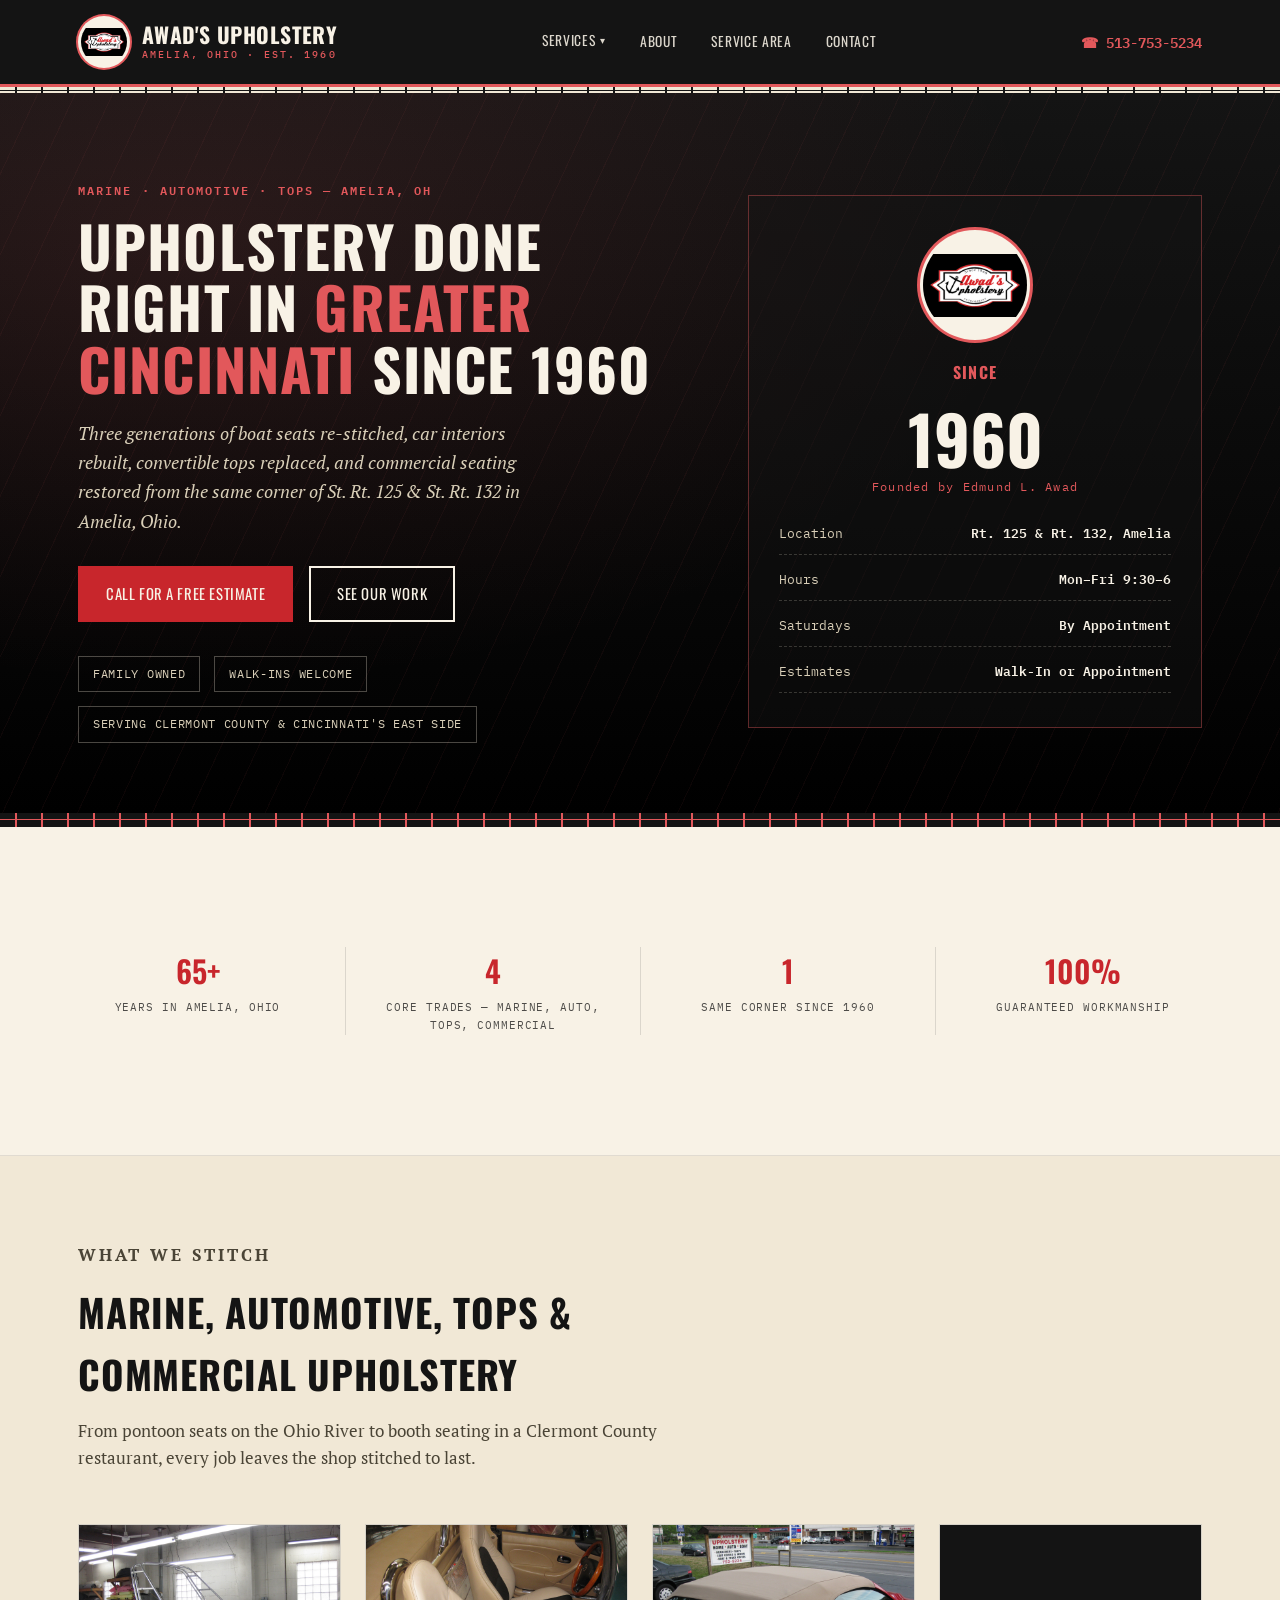
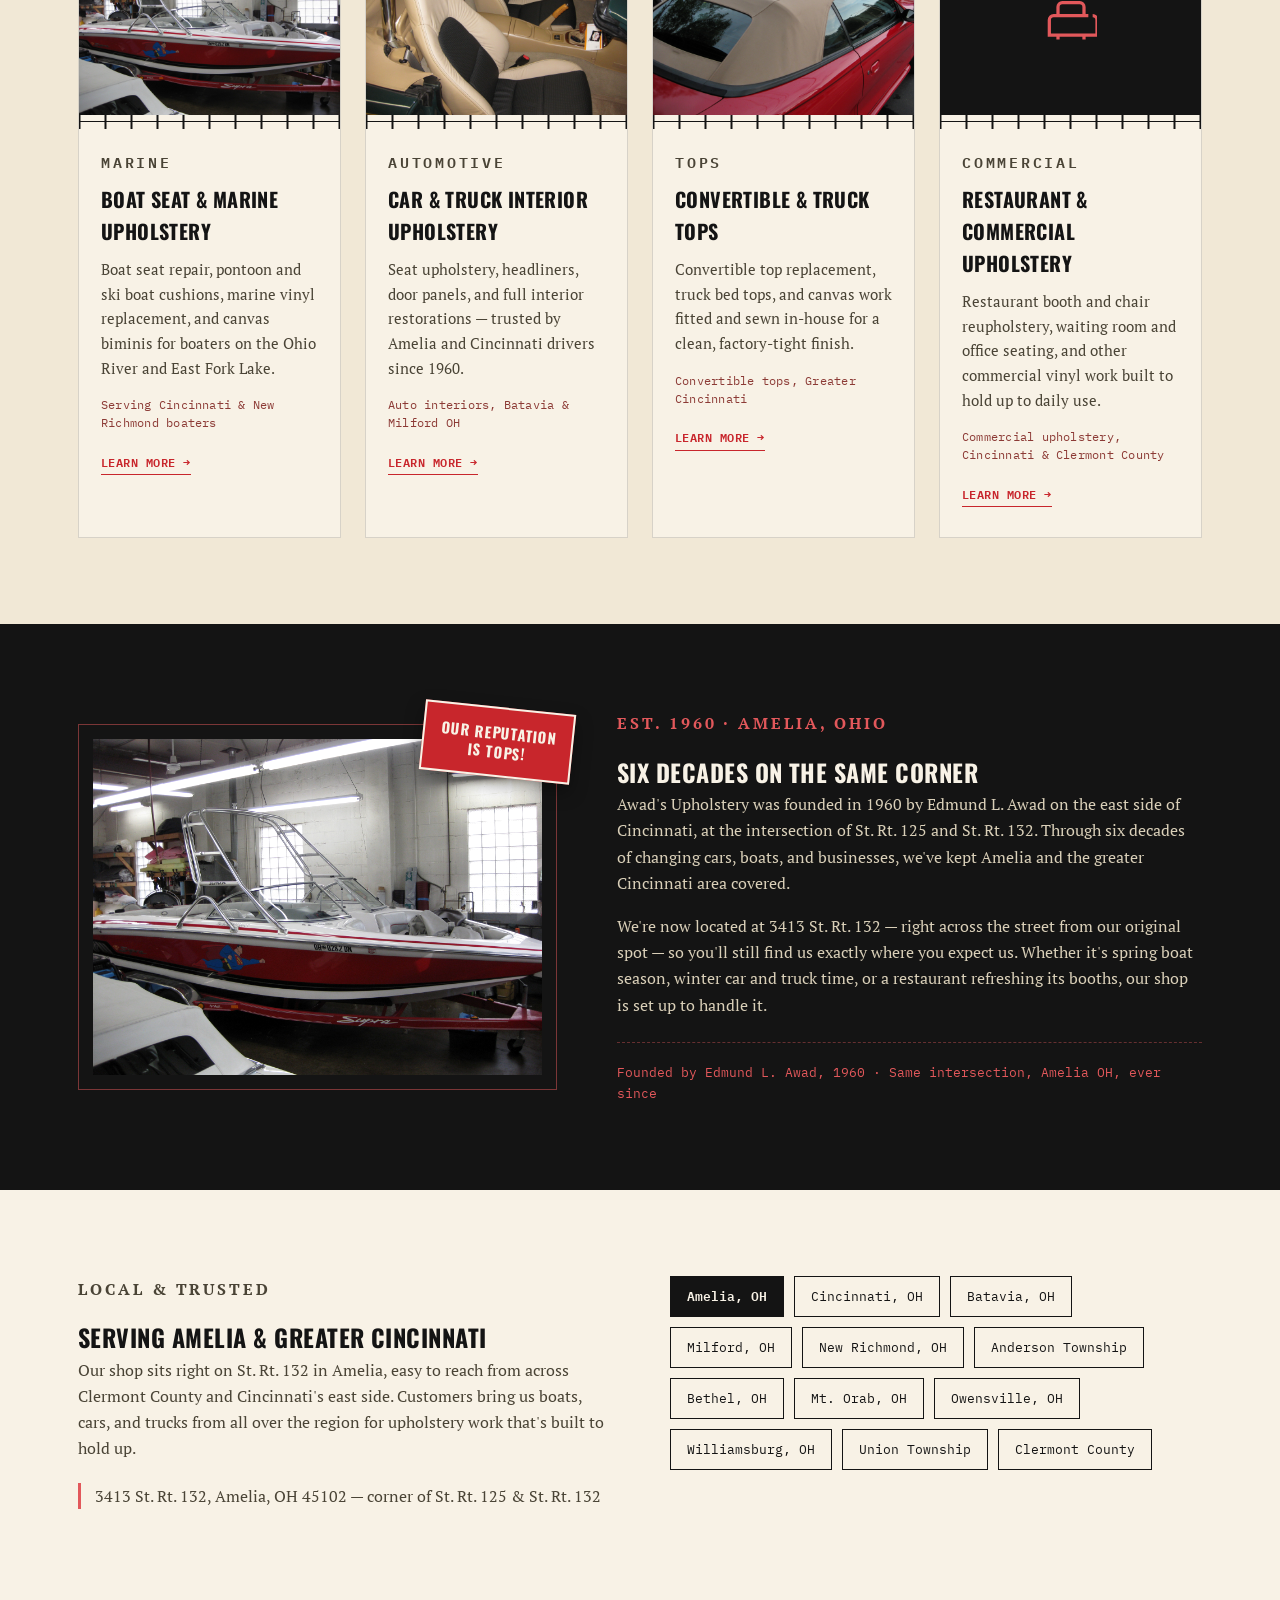
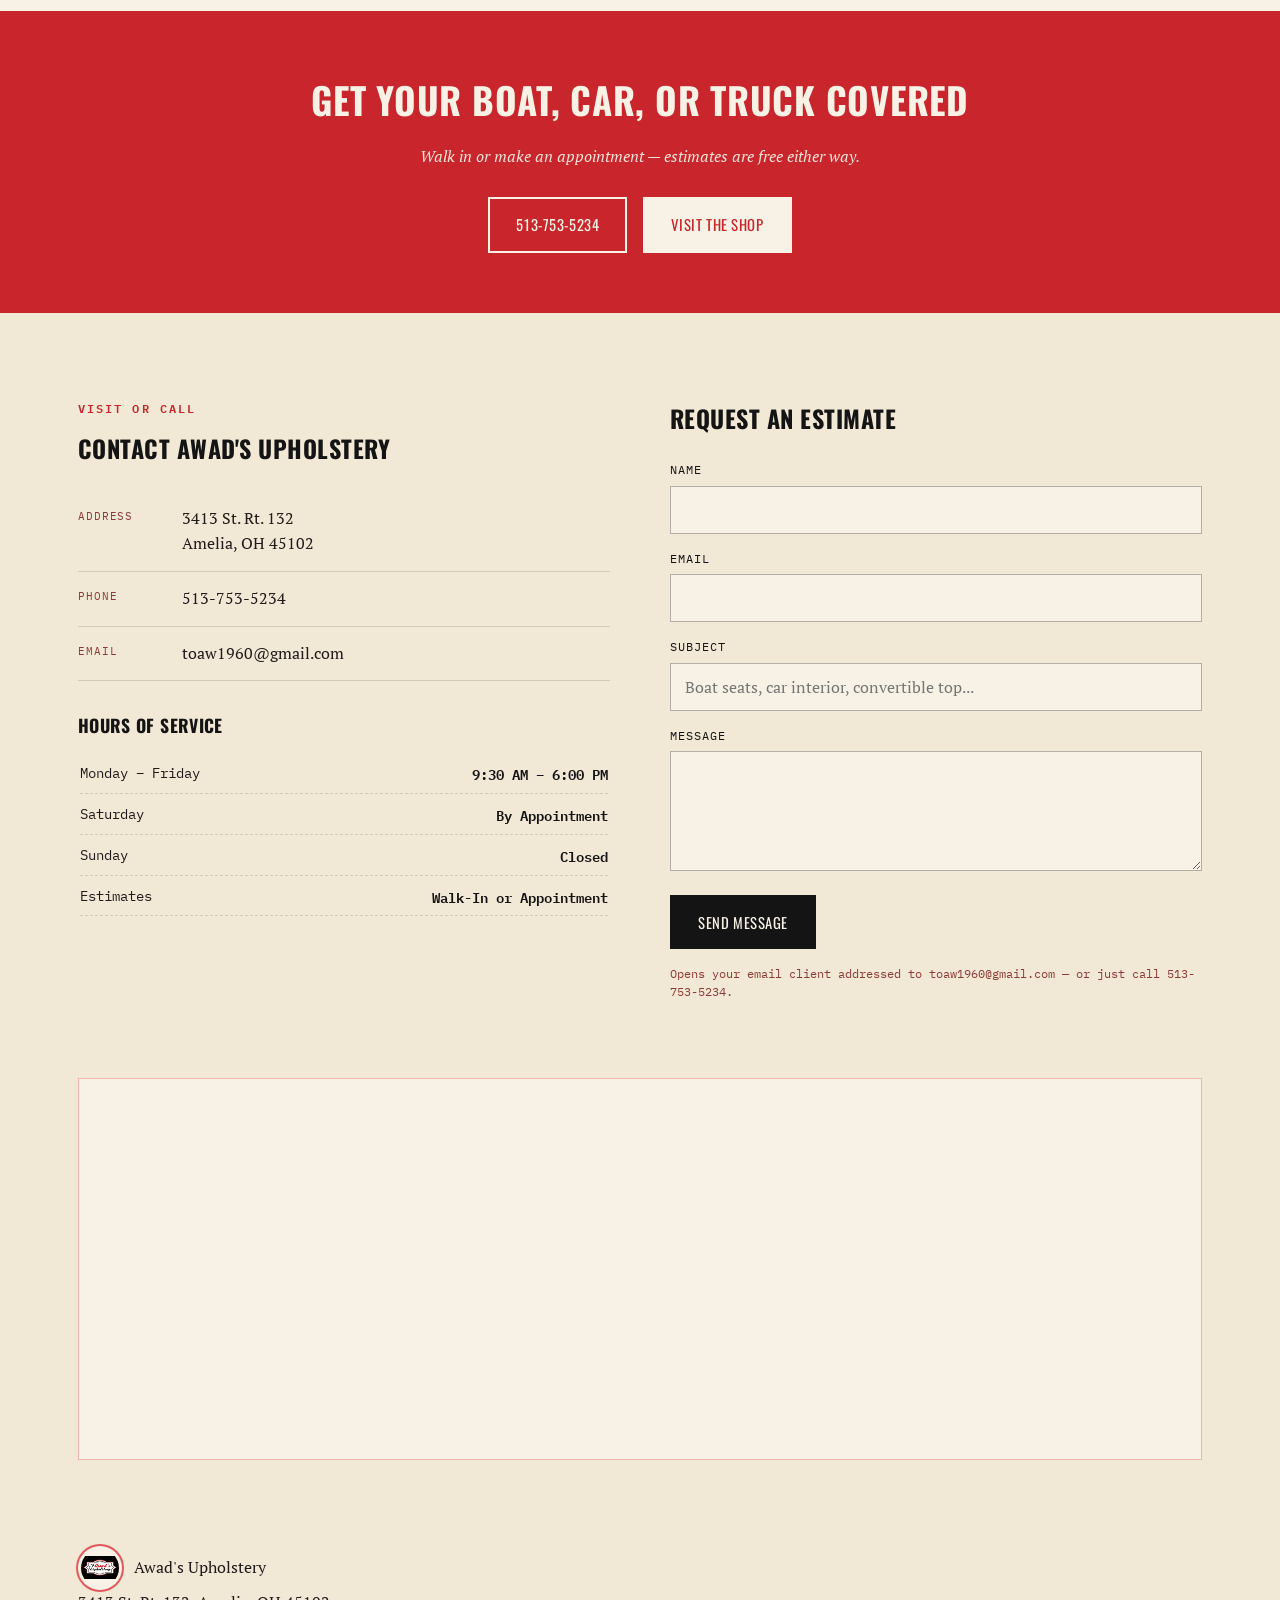
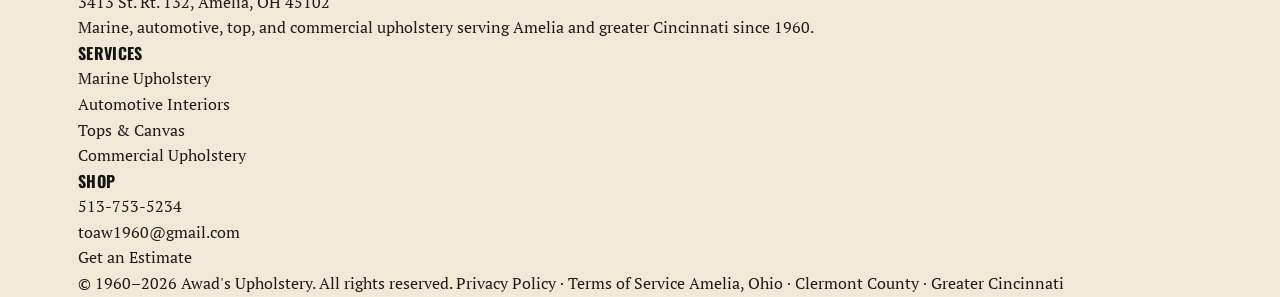
==== commit f8c77b8b: "Add Privacy Policy and Terms of Service pages for A2P/GHL registration Both pages include explicit S" ====
--- a/index.html
+++ b/index.html
@@ -80,10 +80,10 @@
         <li class="has-dropdown">
           <a href="#services">Services</a>
           <ul class="dropdown">
-            <li><a href="marine-upholstery.html">Marine Upholstery</a></li>
-            <li><a href="automotive-upholstery.html">Automotive Upholstery</a></li>
-            <li><a href="convertible-truck-tops.html">Convertible &amp; Truck Tops</a></li>
-            <li><a href="commercial-upholstery.html">Commercial Upholstery</a></li>
+            <li><a href="marine-upholstery">Marine Upholstery</a></li>
+            <li><a href="automotive-upholstery">Automotive Upholstery</a></li>
+            <li><a href="convertible-truck-tops">Convertible &amp; Truck Tops</a></li>
+            <li><a href="commercial-upholstery">Commercial Upholstery</a></li>
           </ul>
         </li>
         <li><a href="#about">About</a></li>
@@ -152,52 +152,52 @@
     <div class="service-grid">
 
       <div class="service-card">
-        <a href="marine-upholstery.html"><div class="service-media"><img src="images/marine-boat.jpg" alt="Boat seat and marine upholstery repair at Awad's Upholstery"></div></a>
+        <a href="marine-upholstery"><div class="service-media"><img src="images/marine-boat.jpg" alt="Boat seat and marine upholstery repair at Awad's Upholstery"></div></a>
         <div class="stitch navy"></div>
         <div class="service-body">
           <p class="eyebrow">Marine</p>
-          <h3><a href="marine-upholstery.html">Boat Seat &amp; Marine Upholstery</a></h3>
+          <h3><a href="marine-upholstery">Boat Seat &amp; Marine Upholstery</a></h3>
           <p>Boat seat repair, pontoon and ski boat cushions, marine vinyl replacement, and canvas biminis for boaters on the Ohio River and East Fork Lake.</p>
           <p class="kw">Serving Cincinnati &amp; New Richmond boaters</p>
-          <a href="marine-upholstery.html" class="card-link">Learn More →</a>
+          <a href="marine-upholstery" class="card-link">Learn More →</a>
         </div>
       </div>
 
       <div class="service-card">
-        <a href="automotive-upholstery.html"><div class="service-media"><img src="images/automotive-interior.jpg" alt="Car interior seat upholstery restoration at Awad's Upholstery"></div></a>
+        <a href="automotive-upholstery"><div class="service-media"><img src="images/automotive-interior.jpg" alt="Car interior seat upholstery restoration at Awad's Upholstery"></div></a>
         <div class="stitch navy"></div>
         <div class="service-body">
           <p class="eyebrow">Automotive</p>
-          <h3><a href="automotive-upholstery.html">Car &amp; Truck Interior Upholstery</a></h3>
+          <h3><a href="automotive-upholstery">Car &amp; Truck Interior Upholstery</a></h3>
           <p>Seat upholstery, headliners, door panels, and full interior restorations — trusted by Amelia and Cincinnati drivers since 1960.</p>
           <p class="kw">Auto interiors, Batavia &amp; Milford OH</p>
-          <a href="automotive-upholstery.html" class="card-link">Learn More →</a>
+          <a href="automotive-upholstery" class="card-link">Learn More →</a>
         </div>
       </div>
 
       <div class="service-card">
-        <a href="convertible-truck-tops.html"><div class="service-media"><img src="images/tops-convertible.jpg" alt="Convertible top replacement at Awad's Upholstery in Amelia, Ohio"></div></a>
+        <a href="convertible-truck-tops"><div class="service-media"><img src="images/tops-convertible.jpg" alt="Convertible top replacement at Awad's Upholstery in Amelia, Ohio"></div></a>
         <div class="stitch navy"></div>
         <div class="service-body">
           <p class="eyebrow">Tops</p>
-          <h3><a href="convertible-truck-tops.html">Convertible &amp; Truck Tops</a></h3>
+          <h3><a href="convertible-truck-tops">Convertible &amp; Truck Tops</a></h3>
           <p>Convertible top replacement, truck bed tops, and canvas work fitted and sewn in-house for a clean, factory-tight finish.</p>
           <p class="kw">Convertible tops, Greater Cincinnati</p>
-          <a href="convertible-truck-tops.html" class="card-link">Learn More →</a>
+          <a href="convertible-truck-tops" class="card-link">Learn More →</a>
         </div>
       </div>
 
       <div class="service-card">
-        <a href="commercial-upholstery.html"><div class="service-media icon">
+        <a href="commercial-upholstery"><div class="service-media icon">
           <svg viewBox="0 0 24 24" fill="none" stroke="currentColor" stroke-width="1.5"><path d="M4 10h16M4 10a2 2 0 00-2 2v7h2m18-9a2 2 0 012 2v7h-2M6 19v2m12-2v2M6 10V6a2 2 0 012-2h8a2 2 0 012 2v4M2 19h20"/></svg>
         </div></a>
         <div class="stitch navy"></div>
         <div class="service-body">
           <p class="eyebrow">Commercial</p>
-          <h3><a href="commercial-upholstery.html">Restaurant &amp; Commercial Upholstery</a></h3>
+          <h3><a href="commercial-upholstery">Restaurant &amp; Commercial Upholstery</a></h3>
           <p>Restaurant booth and chair reupholstery, waiting room and office seating, and other commercial vinyl work built to hold up to daily use.</p>
           <p class="kw">Commercial upholstery, Cincinnati &amp; Clermont County</p>
-          <a href="commercial-upholstery.html" class="card-link">Learn More →</a>
+          <a href="commercial-upholstery" class="card-link">Learn More →</a>
         </div>
       </div>
 
@@ -316,10 +316,10 @@
       <div>
         <h4>Services</h4>
         <ul>
-          <li><a href="marine-upholstery.html">Marine Upholstery</a></li>
-          <li><a href="automotive-upholstery.html">Automotive Interiors</a></li>
-          <li><a href="convertible-truck-tops.html">Tops &amp; Canvas</a></li>
-          <li><a href="commercial-upholstery.html">Commercial Upholstery</a></li>
+          <li><a href="marine-upholstery">Marine Upholstery</a></li>
+          <li><a href="automotive-upholstery">Automotive Interiors</a></li>
+          <li><a href="convertible-truck-tops">Tops &amp; Canvas</a></li>
+          <li><a href="commercial-upholstery">Commercial Upholstery</a></li>
         </ul>
       </div>
       <div>
@@ -333,6 +333,7 @@
     </div>
     <div class="footer-bottom">
       <span>© 1960–2026 Awad's Upholstery. All rights reserved.</span>
+      <span><a href="privacy-policy">Privacy Policy</a> · <a href="terms-of-service">Terms of Service</a></span>
       <span>Amelia, Ohio · Clermont County · Greater Cincinnati</span>
     </div>
   </div>
